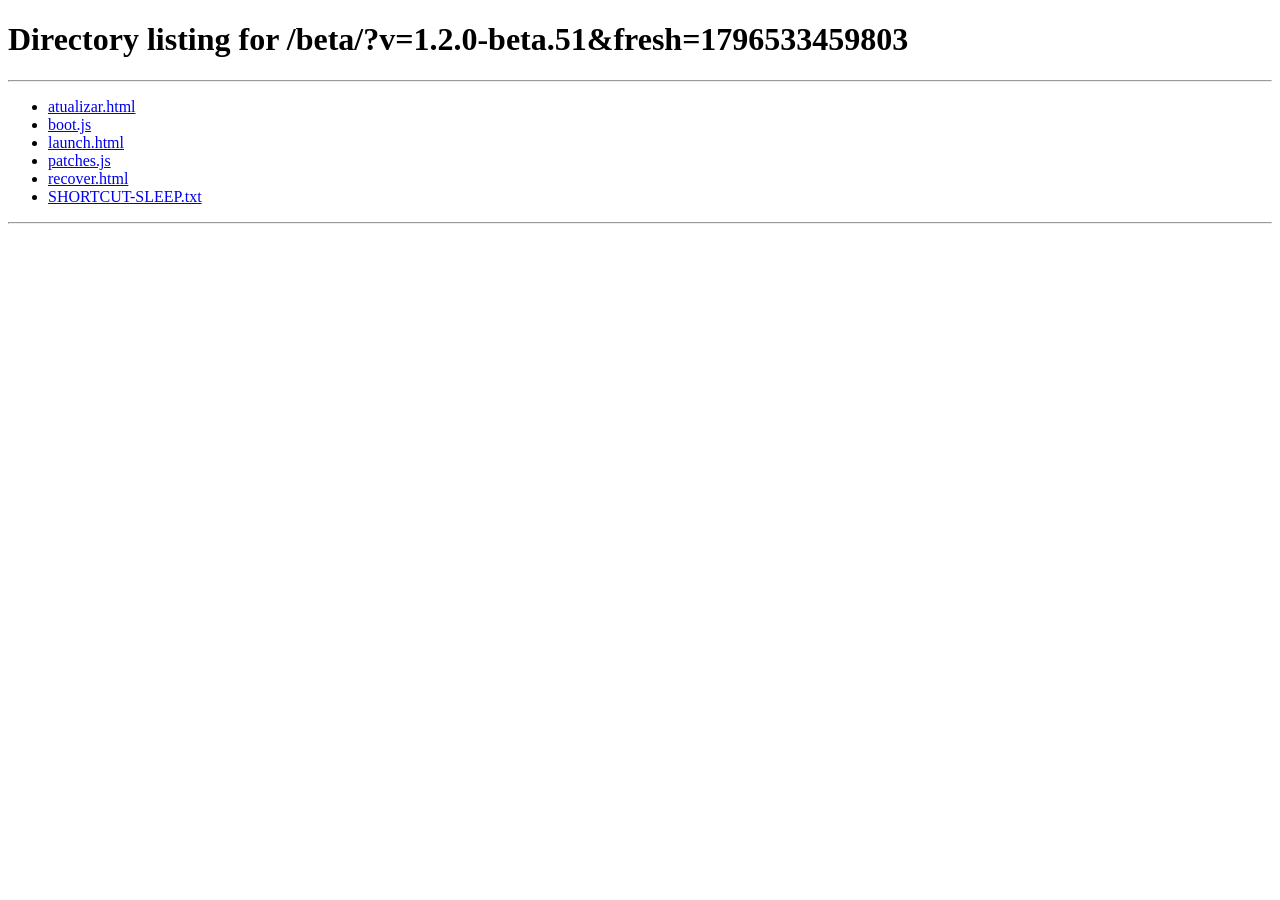
==== beta/atualizar.html @ acb28f29 "chore: atualizar caminhos para Registro-mental" ====
<!doctype html><html lang="pt-BR"><head><meta charset="utf-8"><meta name="viewport" content="width=device-width,initial-scale=1,viewport-fit=cover"><meta http-equiv="Cache-Control" content="no-cache, no-store, must-revalidate"><meta http-equiv="Pragma" content="no-cache"><meta http-equiv="Expires" content="0"><meta name="theme-color" content="#000000"><title>Mente Beta — atualizar</title><style>html,body{margin:0;min-height:100%;background:#000;color:#f5f5f7;font-family:-apple-system,BlinkMacSystemFont,"SF Pro Text","Segoe UI",sans-serif}body{min-height:100dvh;display:grid;place-items:center;padding:24px;box-sizing:border-box}main{width:min(100%,360px);text-align:center}.mark{font-size:28px;color:#c9bfff}.status{color:#aeaeb2;font-size:14px;line-height:1.45}</style></head><body><main><div class="mark">✦</div><h1>Atualizando Beta</h1><p class="status" id="status">Limpando a versão anterior…</p></main><script>(()=>{const RELEASE="1.2.0-beta.51",status=document.getElementById("status");(async()=>{try{if("serviceWorker"in navigator){const regs=await navigator.serviceWorker.getRegistrations();await Promise.allSettled(regs.filter(r=>String(r.scope||"").includes("/Registro-mental/beta/")).map(r=>r.unregister()))}if("caches"in window){const keys=await caches.keys();await Promise.allSettled(keys.filter(k=>k.startsWith("registro-beta-v1-")).map(k=>caches.delete(k)))}}catch(_){}status.textContent="Abrindo a versão "+RELEASE+"…";location.replace("./?v="+encodeURIComponent(RELEASE)+"&fresh="+Date.now())})()})();</script></body></html>
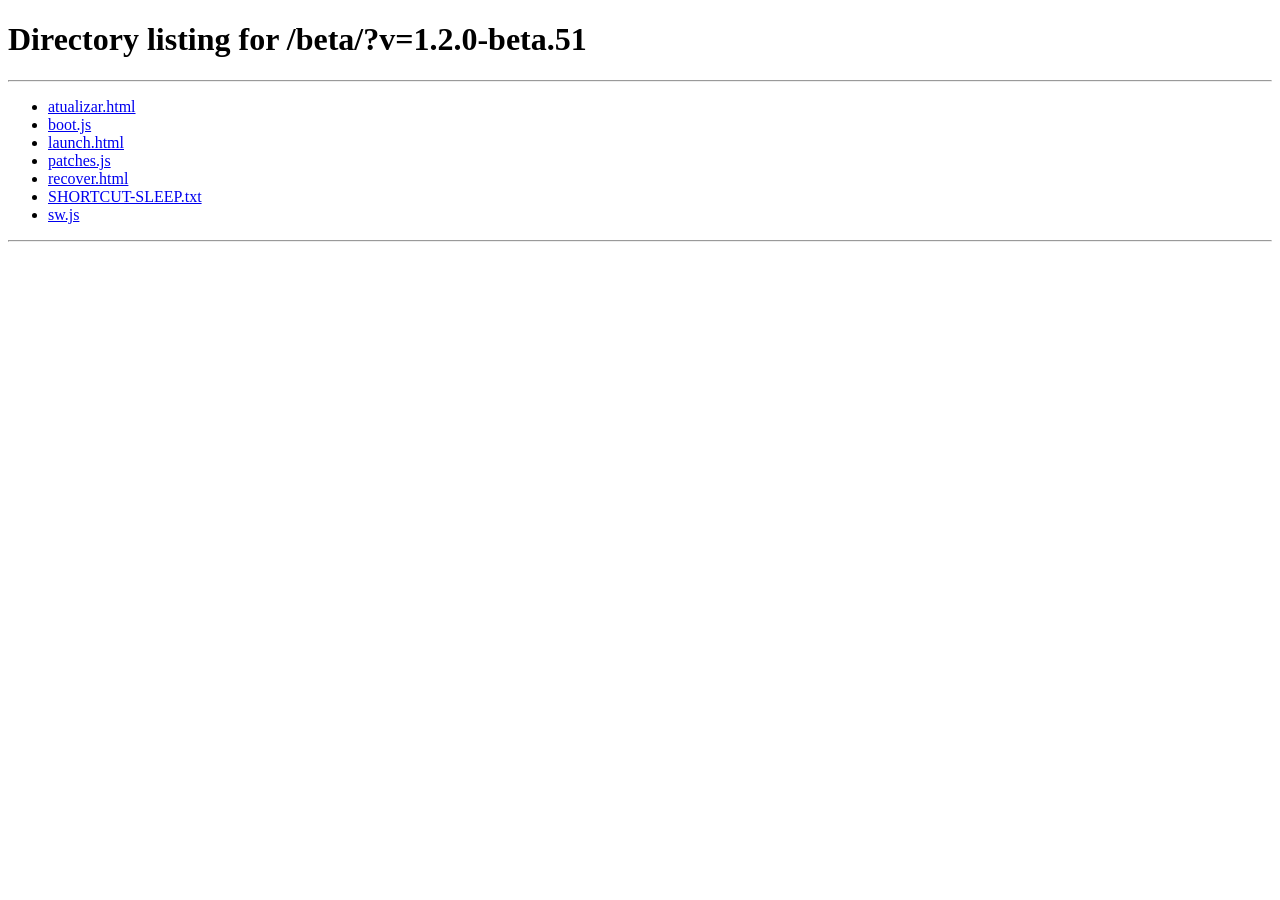
==== commit f4970335: "feat(beta): suporte offline e atualização segura" ====
--- a/beta/atualizar.html
+++ b/beta/atualizar.html
@@ -1 +1,3 @@
-<!doctype html><html lang="pt-BR"><head><meta charset="utf-8"><meta name="viewport" content="width=device-width,initial-scale=1,viewport-fit=cover"><meta http-equiv="Cache-Control" content="no-cache, no-store, must-revalidate"><meta http-equiv="Pragma" content="no-cache"><meta http-equiv="Expires" content="0"><meta name="theme-color" content="#000000"><title>Mente Beta — atualizar</title><style>html,body{margin:0;min-height:100%;background:#000;color:#f5f5f7;font-family:-apple-system,BlinkMacSystemFont,"SF Pro Text","Segoe UI",sans-serif}body{min-height:100dvh;display:grid;place-items:center;padding:24px;box-sizing:border-box}main{width:min(100%,360px);text-align:center}.mark{font-size:28px;color:#c9bfff}.status{color:#aeaeb2;font-size:14px;line-height:1.45}</style></head><body><main><div class="mark">✦</div><h1>Atualizando Beta</h1><p class="status" id="status">Limpando a versão anterior…</p></main><script>(()=>{const RELEASE="1.2.0-beta.51",status=document.getElementById("status");(async()=>{try{if("serviceWorker"in navigator){const regs=await navigator.serviceWorker.getRegistrations();await Promise.allSettled(regs.filter(r=>String(r.scope||"").includes("/Registro-mental/beta/")).map(r=>r.unregister()))}if("caches"in window){const keys=await caches.keys();await Promise.allSettled(keys.filter(k=>k.startsWith("registro-beta-v1-")).map(k=>caches.delete(k)))}}catch(_){}status.textContent="Abrindo a versão "+RELEASE+"…";location.replace("./?v="+encodeURIComponent(RELEASE)+"&fresh="+Date.now())})()})();</script></body></html>+<!doctype html><html lang="pt-BR"><head><meta charset="utf-8"><meta name="viewport" content="width=device-width,initial-scale=1,viewport-fit=cover"><meta http-equiv="Cache-Control" content="no-cache, no-store, must-revalidate"><meta http-equiv="Pragma" content="no-cache"><meta http-equiv="Expires" content="0"><meta name="theme-color" content="#000000"><title>Mente Beta — atualizar</title><style>html,body{margin:0;min-height:100%;background:#000;color:#f5f5f7;font-family:-apple-system,BlinkMacSystemFont,"SF Pro Text","Segoe UI",sans-serif}body{min-height:100dvh;display:grid;place-items:center;padding:24px;box-sizing:border-box}main{width:min(100%,360px);text-align:center}.mark{font-size:28px;color:#c9bfff}.status{color:#aeaeb2;font-size:14px;line-height:1.45}</style></head><body><main><div class="mark">✦</div><h1>Atualizando Beta</h1><p class="status" id="status">Limpando a versão anterior…</p></main><script>
+    location.replace('./?v=1.2.0-beta.51');
+    </script></body></html>
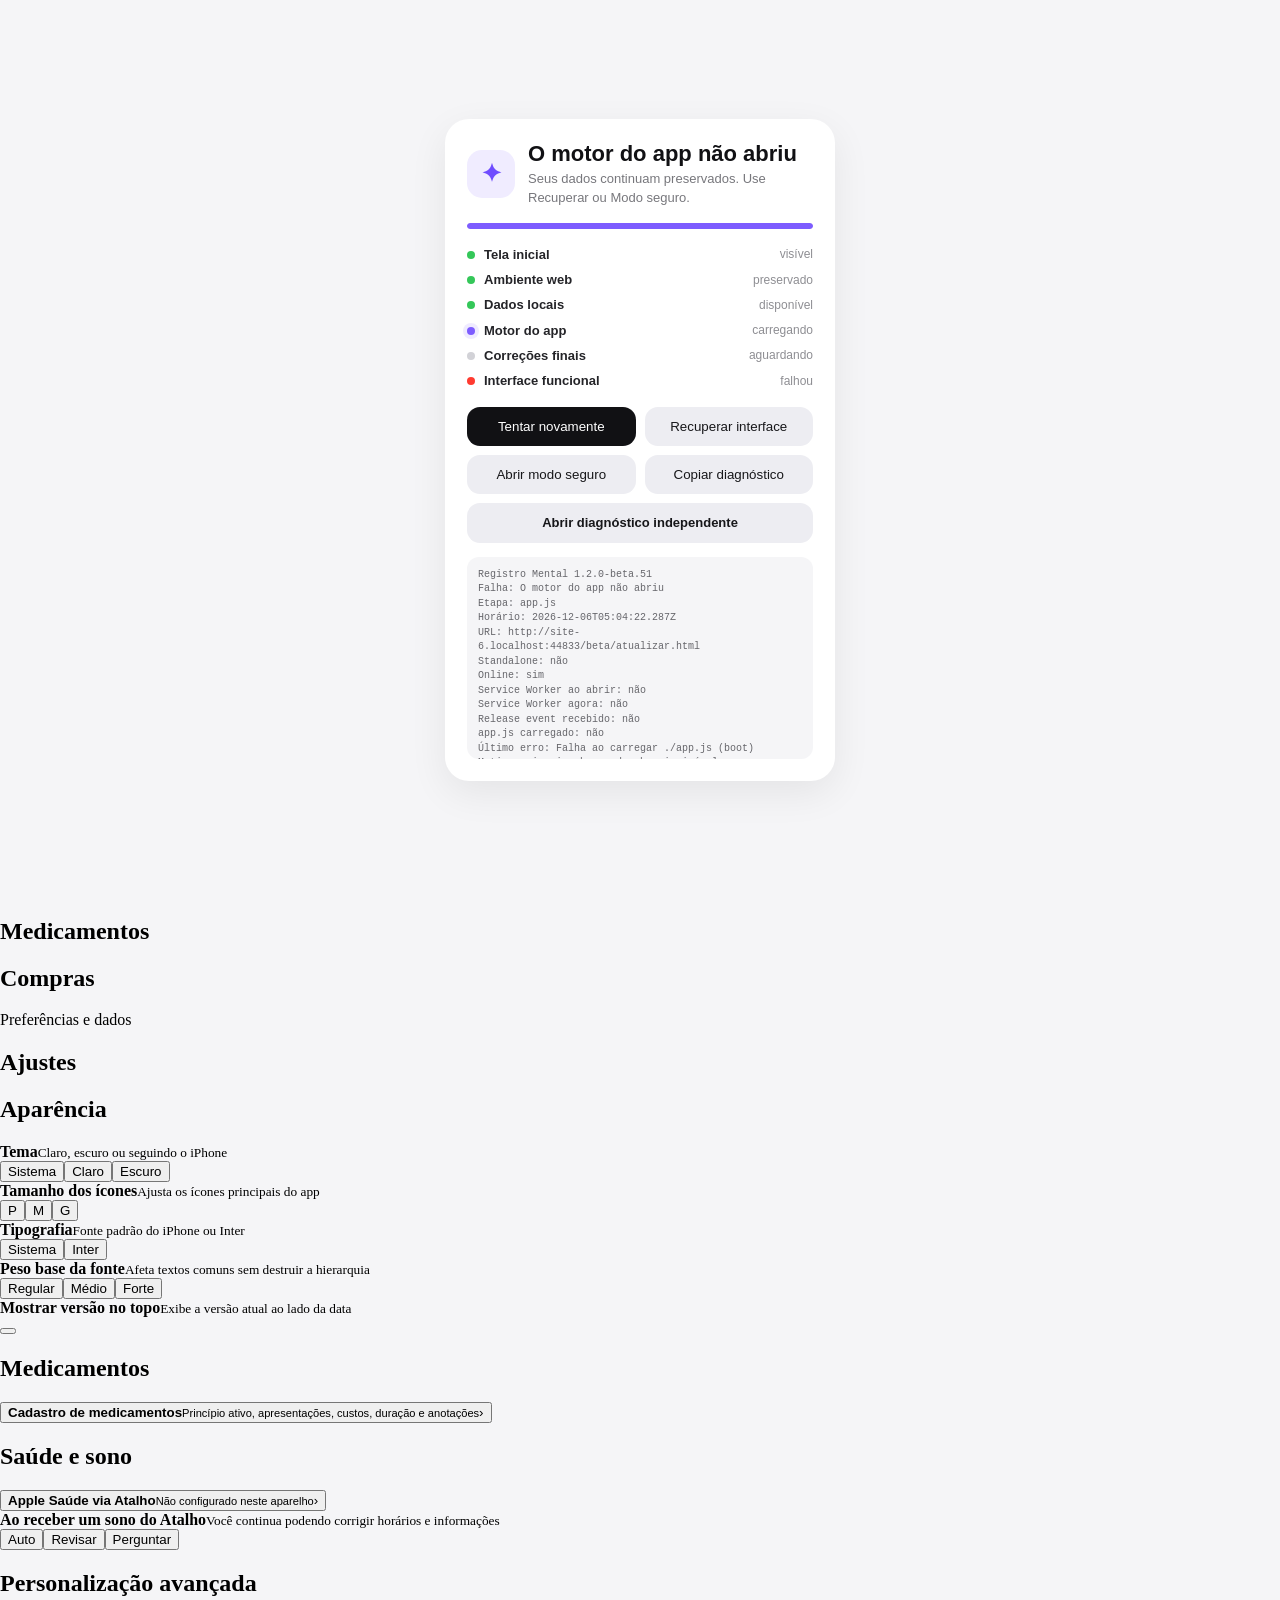
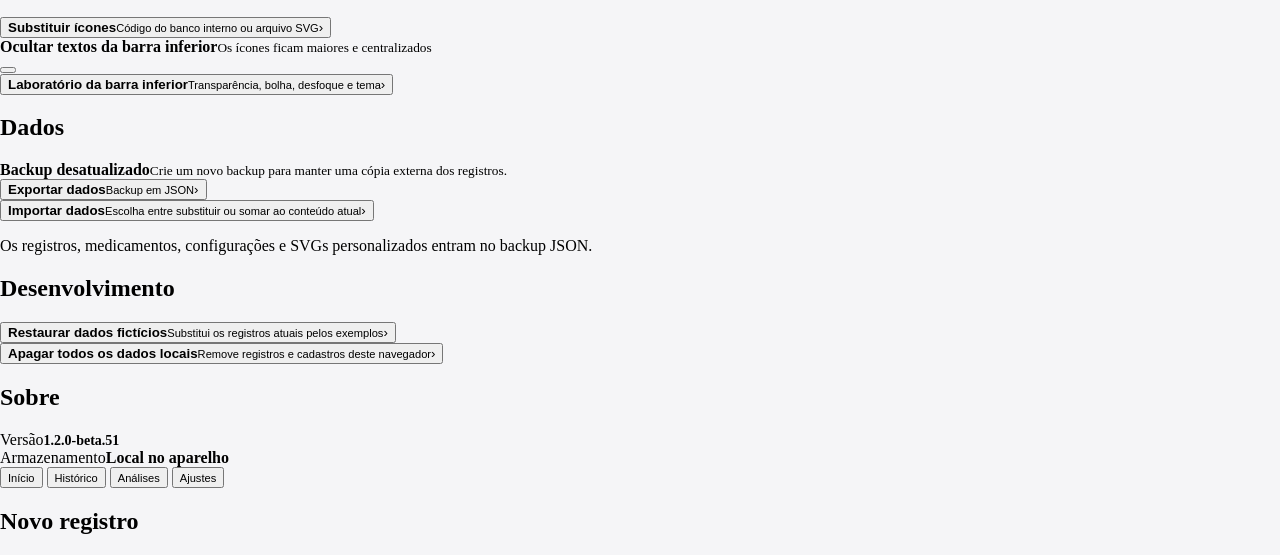
==== commit a5d713c7: "fix: inicialização instantânea beta, cache seguro e isolamento oficial" ====
--- a/beta/atualizar.html
+++ b/beta/atualizar.html
@@ -1,3 +1,216 @@
-<!doctype html><html lang="pt-BR"><head><meta charset="utf-8"><meta name="viewport" content="width=device-width,initial-scale=1,viewport-fit=cover"><meta http-equiv="Cache-Control" content="no-cache, no-store, must-revalidate"><meta http-equiv="Pragma" content="no-cache"><meta http-equiv="Expires" content="0"><meta name="theme-color" content="#000000"><title>Mente Beta — atualizar</title><style>html,body{margin:0;min-height:100%;background:#000;color:#f5f5f7;font-family:-apple-system,BlinkMacSystemFont,"SF Pro Text","Segoe UI",sans-serif}body{min-height:100dvh;display:grid;place-items:center;padding:24px;box-sizing:border-box}main{width:min(100%,360px);text-align:center}.mark{font-size:28px;color:#c9bfff}.status{color:#aeaeb2;font-size:14px;line-height:1.45}</style></head><body><main><div class="mark">✦</div><h1>Atualizando Beta</h1><p class="status" id="status">Limpando a versão anterior…</p></main><script>
-    location.replace('./?v=1.2.0-beta.51');
-    </script></body></html>+<!doctype html>
+<html lang="pt-BR">
+<head>
+  <meta charset="utf-8">
+  <meta http-equiv="Cache-Control" content="no-cache, no-store, must-revalidate">
+  <meta http-equiv="Pragma" content="no-cache">
+  <meta http-equiv="Expires" content="0">
+  <meta name="viewport" content="width=device-width,initial-scale=1,viewport-fit=cover">
+  <meta name="theme-color" content="#f5f5f7">
+  <meta name="apple-mobile-web-app-capable" content="yes">
+  <meta name="apple-mobile-web-app-status-bar-style" content="default">
+  <meta name="apple-mobile-web-app-title" content="Registro Beta">
+  <title>Registro Beta</title>
+  <link rel="manifest" href="./manifest.webmanifest?v=1.2.0-beta.51">
+  <link rel="stylesheet" href="./styles.css?v=1.2.0-beta.51">
+
+<style id="rmBootCriticalStyle">
+  html,body{margin:0;min-height:100%;background:#f5f5f7}
+  body.rm-booting{overflow:auto}
+  /* Carregamento sem sobreposição; erro abre diagnóstico automaticamente. */
+  body.rm-booting:not(.rm-boot-failed) #rmBoot{opacity:0!important;visibility:hidden!important;pointer-events:none!important}
+  body.rm-boot-failed #rmBoot{opacity:1!important;visibility:visible!important;pointer-events:auto!important}
+  #rmBoot{position:fixed;inset:0;z-index:2147483000;display:grid;place-items:center;padding:22px;background:#f5f5f7;color:#111114;font-family:-apple-system,BlinkMacSystemFont,"SF Pro Text",sans-serif;box-sizing:border-box;transition:opacity .22s ease,visibility .22s ease}
+  #rmBoot.rm-boot-hide{opacity:0;visibility:hidden;pointer-events:none}
+  #rmBootActions[hidden],#rmBootDiagnostics[hidden]{display:none!important}
+  .rm-boot-card{width:min(100%,390px);background:#fff;border-radius:24px;padding:22px;box-sizing:border-box;box-shadow:0 12px 38px rgba(0,0,0,.07)}
+  .rm-boot-top{display:flex;align-items:center;gap:13px;margin-bottom:16px}.rm-boot-mark{width:48px;height:48px;border-radius:15px;background:#f0ecff;color:#6f4cff;display:grid;place-items:center;font-size:25px;font-weight:700;flex:none}
+  .rm-boot-copy h1{font-size:22px;line-height:1.15;margin:0 0 4px}.rm-boot-copy p{font-size:13px;line-height:1.4;color:#77777c;margin:0}
+  .rm-boot-bar{height:6px;background:#ececf0;border-radius:999px;overflow:hidden;margin:16px 0 18px}.rm-boot-bar span{display:block;height:100%;width:8%;background:#7d5cff;border-radius:inherit;transition:width .22s ease}
+  .rm-boot-steps{display:grid;gap:9px}.rm-boot-step{display:flex;align-items:center;gap:9px;font-size:13px;line-height:1.25;color:#55555b}.rm-boot-step::before{content:"";width:8px;height:8px;border-radius:50%;background:#d2d2d7;flex:none}.rm-boot-step strong{font-weight:600;color:#242428}.rm-boot-step [data-boot-value]{margin-left:auto;color:#8e8e93;font-size:12px}
+  .rm-boot-step[data-state="active"]::before{background:#7d5cff;box-shadow:0 0 0 4px rgba(125,92,255,.12)}.rm-boot-step[data-state="ok"]::before{background:#34c759}.rm-boot-step[data-state="warn"]::before{background:#ff9f0a}.rm-boot-step[data-state="error"]::before{background:#ff3b30}
+  .rm-boot-actions{display:grid;grid-template-columns:1fr 1fr;gap:9px;margin-top:18px}.rm-boot-actions button{appearance:none;border:0;border-radius:13px;padding:12px 10px;background:#ededf2;color:#17171a;font:600 13px/1.2 inherit}.rm-boot-actions button:first-child{background:#111114;color:#fff}.rm-boot-actions button:last-child{grid-column:1/-1}
+  .rm-boot-diagnostics{margin:14px 0 0;padding:11px;border-radius:12px;background:#f5f5f7;max-height:180px;overflow:auto;white-space:pre-wrap;word-break:break-word;font:10px/1.45 ui-monospace,SFMono-Regular,Menlo,monospace;color:#66666b}
+  body.rm-boot-failed #rmBoot{overflow:auto}.rm-boot-fallback{display:none;margin-top:14px;font-size:12px;line-height:1.45;color:#8e8e93}
+  @media(prefers-color-scheme:dark){html,body,#rmBoot{background:#111114;color:#f7f7f8}.rm-boot-card{background:#1c1c1e;box-shadow:none}.rm-boot-mark{background:#28213d;color:#b7a6ff}.rm-boot-copy p,.rm-boot-step,.rm-boot-fallback{color:#a1a1a6}.rm-boot-step strong{color:#f2f2f4}.rm-boot-bar{background:#2c2c2e}.rm-boot-actions button{background:#2c2c2e;color:#f7f7f8}.rm-boot-actions button:first-child{background:#f2f2f4;color:#111114}.rm-boot-diagnostics{background:#111114;color:#b9b9be}}
+</style>
+
+
+<style id="rmStableReleaseStamp">
+  #topVersion{font-size:0!important}
+  #topVersion::after{content:"v1.2.0-beta.51";font-size:10px!important}
+  #versionLabel{font-size:0!important}
+  #versionLabel::after{content:"1.2.0-beta.51";font-size:14px!important}
+</style>
+
+  <!-- rm-environment-icon -->
+  <link rel="icon" href="./icon-beta.jpeg?v=20260915-2" type="image/jpeg">
+  <link rel="apple-touch-icon" href="./icon-beta.jpeg?v=20260915-2">
+</head>
+<body class="rm-booting">
+
+<div id="rmBoot" role="status" aria-live="polite">
+  <section class="rm-boot-card" aria-labelledby="rmBootHeadline">
+    <div class="rm-boot-top">
+      <div class="rm-boot-mark" aria-hidden="true">✦</div>
+      <div class="rm-boot-copy"><h1 id="rmBootHeadline">Abrindo o Registro</h1><p id="rmBootDetail">Preparando a interface…</p></div>
+    </div>
+    <div class="rm-boot-bar" aria-hidden="true"><span id="rmBootProgress"></span></div>
+    <div class="rm-boot-steps">
+      <div class="rm-boot-step" data-boot-step="shell"><strong>Tela inicial</strong><span data-boot-value>aguardando</span></div>
+      <div class="rm-boot-step" data-boot-step="cache"><strong>Ambiente web</strong><span data-boot-value>verificando</span></div>
+      <div class="rm-boot-step" data-boot-step="storage"><strong>Dados locais</strong><span data-boot-value>verificando</span></div>
+      <div class="rm-boot-step" data-boot-step="engine"><strong>Motor do app</strong><span data-boot-value>aguardando</span></div>
+      <div class="rm-boot-step" data-boot-step="patches"><strong>Correções finais</strong><span data-boot-value>aguardando</span></div>
+      <div class="rm-boot-step" data-boot-step="ready"><strong>Interface funcional</strong><span data-boot-value>aguardando</span></div>
+    </div>
+    <div class="rm-boot-actions" id="rmBootActions" hidden>
+      <button type="button" id="rmBootRetry">Tentar novamente</button>
+      <button type="button" id="rmBootRecover">Recuperar interface</button>
+      <button type="button" id="rmBootSafe">Abrir modo seguro</button>
+      <button type="button" id="rmBootCopy">Copiar diagnóstico</button>
+    </div>
+    <pre class="rm-boot-diagnostics" id="rmBootDiagnostics" hidden></pre>
+    <p class="rm-boot-fallback" id="rmBootFallback">Se esta tela ficar parada por muito tempo, abra recover.html. Seus registros locais não são apagados por esta inicialização.</p>
+  </section>
+</div>
+
+  <div class="app-shell">
+    <main class="content" id="content">
+      <section class="view active" data-view="home">
+        <header class="page-header home-header">
+          <div>
+            <p class="eyebrow"><span id="dateLabel">Hoje</span><span class="version-inline" id="topVersion">v1.2.0-beta.51</span></p>
+            <h1>Registro</h1>
+          </div>
+          <button class="round-button" id="homeOptionsBtn" aria-label="Abrir ajustes">•••</button>
+        </header>
+
+        <section class="summary-card compact-summary" aria-labelledby="summaryTitle">
+          <div class="card-heading-row compact-heading"><div><p class="section-kicker">HOJE</p><h2 id="summaryTitle">Resumo do dia</h2></div></div>
+          <div class="summary-list compact-summary-list" id="summaryList"></div>
+        </section>
+
+        <section class="action-section" aria-labelledby="quickActionsTitle">
+          <div class="section-title-row"><h2 id="quickActionsTitle">Adicionar</h2></div>
+          <div class="action-grid">
+            <button class="action-card primary-action" data-type="note"><span class="action-icon" data-icon="note"></span><span class="action-copy"><strong>Anotação</strong><small>Texto e estado emocional</small></span><span class="action-plus">+</span></button>
+            <button class="action-card compact-action med-action" data-type="medication"><span class="action-icon" data-icon="pill"></span><strong>Medicamento</strong></button>
+            <button class="action-card compact-action sleep-action" data-type="sleep"><span class="action-icon" data-icon="moon"></span><strong>Sono</strong></button>
+            <button class="action-card compact-action buy-action" data-type="purchase"><span class="action-icon" data-icon="bag"></span><strong>Compra</strong></button>
+          </div>
+        </section>
+
+        <section class="recent-section" aria-labelledby="recentTitle">
+          <div class="section-divider"></div>
+          <div class="section-title-row"><div><p class="section-kicker">REGISTROS</p><h2 id="recentTitle">Mais recentes</h2></div><button class="link-button" data-go="history">Ver todos</button></div>
+          <div class="timeline" id="homeTimeline"></div>
+          <div class="empty-state hidden" id="homeEmpty">Nenhum registro neste dia.</div>
+        </section>
+      </section>
+
+      <section class="view" data-view="history">
+        <header class="page-header"><div><p class="eyebrow">Todos os registros</p><h1>Histórico</h1></div></header>
+        <div class="filter-scroll" id="historyFilters"><button class="filter-chip selected" data-filter="all">Tudo</button><button class="filter-chip" data-filter="note">Anotações</button><button class="filter-chip" data-filter="medication">Medicamentos</button><button class="filter-chip" data-filter="sleep">Sono</button><button class="filter-chip" data-filter="purchase">Compras</button></div>
+        <div class="history-list" id="historyList"></div>
+        <div class="empty-state hidden" id="historyEmpty">Nenhum registro para este filtro.</div>
+      </section>
+
+      <section class="view" data-view="analysis">
+        <header class="page-header"><div><p class="eyebrow">Leitura dos seus registros</p><h1>Análises</h1></div></header>
+        <div class="notice-card"><span class="notice-icon" data-icon="spark"></span><div><strong>Análise baseada nos registros</strong><p>O app cruza horários, repetição e proximidade temporal. Ele não afirma causalidade nem substitui interpretação clínica.</p></div></div>
+        <section class="analysis-card prominent-analysis"><p class="section-kicker">AGORA</p><h2>Análise atual</h2><div id="currentAnalysis" class="analysis-stack"></div></section>
+        <section class="analysis-card"><div class="analysis-title"><span data-icon="moon"></span><h2>Sono</h2></div><div id="sleepAnalysis" class="metric-grid"></div></section>
+        <section class="analysis-card"><div class="analysis-title"><span data-icon="link"></span><h2>Associações temporais</h2></div><div id="associationAnalysis" class="analysis-stack"></div></section>
+        <section class="analysis-card"><div class="analysis-title"><span data-icon="pill"></span><h2>Medicamentos</h2></div><div id="medicationAnalysis" class="analysis-stack"></div></section>
+        <section class="analysis-card"><div class="analysis-title"><span data-icon="bag"></span><h2>Compras</h2></div><div id="purchaseAnalysis" class="analysis-stack"></div></section>
+      </section>
+
+      <section class="view" data-view="settings">
+        <header class="page-header"><div><p class="eyebrow">Preferências e dados</p><h1>Ajustes</h1></div></header>
+
+        <section class="settings-group"><h2>Aparência</h2><div class="settings-card">
+          <div class="setting-block"><div class="setting-label"><strong>Tema</strong><small>Claro, escuro ou seguindo o iPhone</small></div><div class="segmented animated-segmented" id="themeControl"><button data-theme-value="system">Sistema</button><button data-theme-value="light">Claro</button><button data-theme-value="dark">Escuro</button></div></div>
+          <div class="setting-separator"></div>
+          <div class="setting-block"><div class="setting-label"><strong>Tamanho dos ícones</strong><small>Ajusta os ícones principais do app</small></div><div class="segmented animated-segmented" id="iconSizeControl"><button data-icon-size="small">P</button><button data-icon-size="medium">M</button><button data-icon-size="large">G</button></div></div>
+          <div class="setting-separator"></div>
+          <div class="setting-block"><div class="setting-label"><strong>Tipografia</strong><small>Fonte padrão do iPhone ou Inter</small></div><div class="segmented animated-segmented" id="fontFamilyControl"><button data-font-family="system">Sistema</button><button data-font-family="inter">Inter</button></div></div>
+          <div class="setting-separator"></div>
+          <div class="setting-block"><div class="setting-label"><strong>Peso base da fonte</strong><small>Afeta textos comuns sem destruir a hierarquia</small></div><div class="segmented animated-segmented" id="fontWeightControl"><button data-font-weight="400">Regular</button><button data-font-weight="500">Médio</button><button data-font-weight="600">Forte</button></div></div>
+          <div class="setting-separator"></div>
+          <div class="setting-inline"><div class="setting-label no-margin"><strong>Mostrar versão no topo</strong><small>Exibe a versão atual ao lado da data</small></div><button class="switch-control" id="showVersionToggle" role="switch" aria-checked="true"><span></span></button></div>
+        </div></section>
+
+        <section class="settings-group"><h2>Medicamentos</h2><div class="settings-card list-card">
+          <button class="settings-row" id="medicationRegistryBtn"><span class="settings-row-icon" data-icon="pill"></span><span><strong>Cadastro de medicamentos</strong><small>Princípio ativo, apresentações, custos, duração e anotações</small></span><span class="chevron">›</span></button>
+        </div></section>
+
+        <section class="settings-group"><h2>Saúde e sono</h2><div class="settings-card list-card">
+          <button class="settings-row" id="healthImportInfoBtn"><span class="settings-row-icon health-icon" data-icon="heart"></span><span><strong>Apple Saúde via Atalho</strong><small id="healthStatusText">Não configurado neste aparelho</small></span><span class="chevron">›</span></button>
+          <div class="setting-separator inset"></div>
+          <div class="setting-block"><div class="setting-label"><strong>Ao receber um sono do Atalho</strong><small>Você continua podendo corrigir horários e informações</small></div><div class="segmented animated-segmented three-wide" id="healthImportModeControl"><button data-health-mode="auto">Auto</button><button data-health-mode="review">Revisar</button><button data-health-mode="ask">Perguntar</button></div></div>
+        </div></section>
+
+        <section class="settings-group"><h2>Personalização avançada</h2><div class="settings-card list-card">
+          <button class="settings-row" id="customIconsBtn"><span class="settings-row-icon" data-icon="spark"></span><span><strong>Substituir ícones</strong><small>Código do banco interno ou arquivo SVG</small></span><span class="chevron">›</span></button>
+          <div class="setting-separator inset"></div>
+          <div class="setting-inline"><div class="setting-label no-margin"><strong>Ocultar textos da barra inferior</strong><small>Os ícones ficam maiores e centralizados</small></div><button class="switch-control" id="hideTabLabelsToggle" role="switch" aria-checked="false"><span></span></button></div>
+          <div class="setting-separator"></div>
+          <button class="settings-row" id="tabbarLabBtn"><span class="settings-row-icon" data-icon="settings"></span><span><strong>Laboratório da barra inferior</strong><small>Transparência, bolha, desfoque e tema</small></span><span class="chevron">›</span></button>
+        </div></section>
+
+        <section class="settings-group"><h2>Dados</h2><div class="backup-warning hidden" id="backupWarning"><span data-icon="export"></span><div><strong>Backup desatualizado</strong><small id="backupWarningText">Crie um novo backup para manter uma cópia externa dos registros.</small></div></div><div class="settings-card list-card">
+          <button class="settings-row" id="exportBtn"><span class="settings-row-icon" data-icon="export"></span><span><strong>Exportar dados</strong><small id="backupStatusText">Backup em JSON</small></span><span class="chevron">›</span></button>
+          <div class="setting-separator inset"></div>
+          <button class="settings-row" id="importBtn"><span class="settings-row-icon" data-icon="import"></span><span><strong>Importar dados</strong><small>Escolha entre substituir ou somar ao conteúdo atual</small></span><span class="chevron">›</span></button>
+        </div><p class="group-footnote">Os registros, medicamentos, configurações e SVGs personalizados entram no backup JSON.</p></section>
+
+        <section class="settings-group"><h2>Desenvolvimento</h2><div class="settings-card list-card">
+          <button class="settings-row no-icon" id="restoreDemoBtn"><span><strong>Restaurar dados fictícios</strong><small>Substitui os registros atuais pelos exemplos</small></span><span class="chevron">›</span></button>
+          <div class="setting-separator"></div>
+          <button class="settings-row no-icon danger-row" id="clearBtn"><span><strong>Apagar todos os dados locais</strong><small>Remove registros e cadastros deste navegador</small></span><span class="chevron">›</span></button>
+        </div></section>
+
+        <section class="settings-group about-group"><h2>Sobre</h2><div class="settings-card info-card"><div><span>Versão</span><strong id="versionLabel">1.2.0-beta.51</strong></div><div><span>Armazenamento</span><strong>Local no aparelho</strong></div></div></section>
+      </section>
+    </main>
+
+    <nav class="tab-bar capsule-tabbar" aria-label="Navegação principal">
+      <span class="tab-bubble" id="tabBubble" aria-hidden="true"></span>
+      <button class="tab-item selected" data-tab="home"><span data-icon="home"></span><small>Início</small></button>
+      <button class="tab-item" data-tab="history"><span data-icon="history"></span><small>Histórico</small></button>
+      <button class="tab-item" data-tab="analysis"><span data-icon="chart"></span><small>Análises</small></button>
+      <button class="tab-item" data-tab="settings"><span data-icon="settings"></span><small>Ajustes</small></button>
+    </nav>
+  </div>
+
+  <div id="backdrop" class="backdrop" aria-hidden="true"><section class="sheet" role="dialog" aria-modal="true" aria-labelledby="sheetTitle"><div class="grabber"></div><div class="sheet-header"><h2 id="sheetTitle">Novo registro</h2></div><form id="form"></form></section></div>
+  <input type="file" id="importFile" accept="application/json,.json" hidden>
+  <input type="file" id="svgImportFile" accept="image/svg+xml,.svg" hidden>
+  <div id="toast" class="toast" role="status" aria-live="polite"></div>
+  
+<script>
+window.REGISTRO_SHELL_RELEASE='1.2.0-beta.51';
+setTimeout(function(){
+  if(window.__RM_BOOT_STARTED)return;
+  var h=document.getElementById('rmBootHeadline');
+  var d=document.getElementById('rmBootDetail');
+  var a=document.getElementById('rmBootActions');
+  var f=document.getElementById('rmBootFallback');
+  document.body.classList.add('rm-boot-failed');
+  if(h)h.textContent='O inicializador não carregou';
+  if(d)d.textContent='A página abriu, mas o arquivo de inicialização não respondeu.';
+  if(a)a.hidden=false;
+  if(f)f.style.display='block';
+  var retry=document.getElementById('rmBootRetry');
+  var recover=document.getElementById('rmBootRecover');
+  var safe=document.getElementById('rmBootSafe');
+  if(retry)retry.onclick=function(){location.replace('./launch.html?fallback='+Date.now())};
+  if(recover)recover.onclick=function(){location.href='./recover.html?fallback='+Date.now()};
+  if(safe)safe.onclick=function(){location.href='./safe.html?fallback='+Date.now()};
+},8000);
+</script>
+
+<script src="./boot.js?v=1.2.0-beta.51" defer></script>
+</body>
+</html>
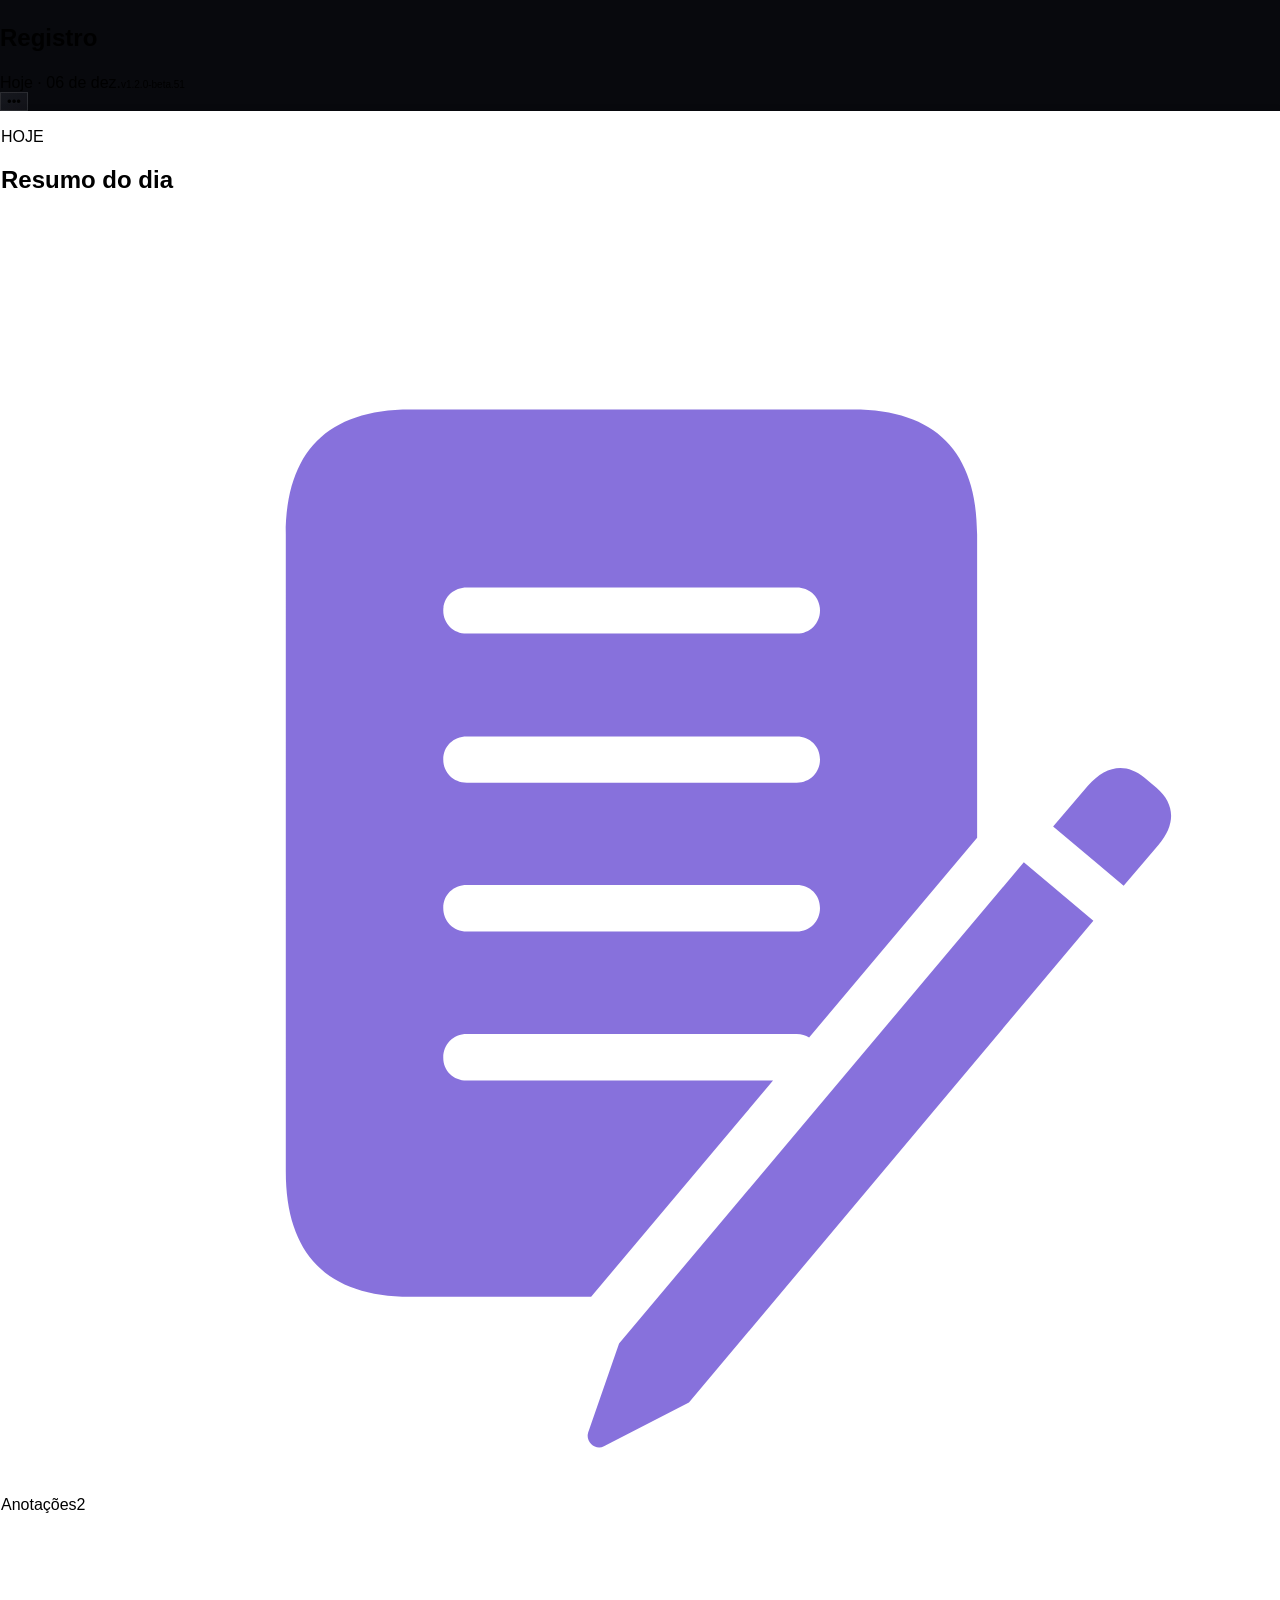
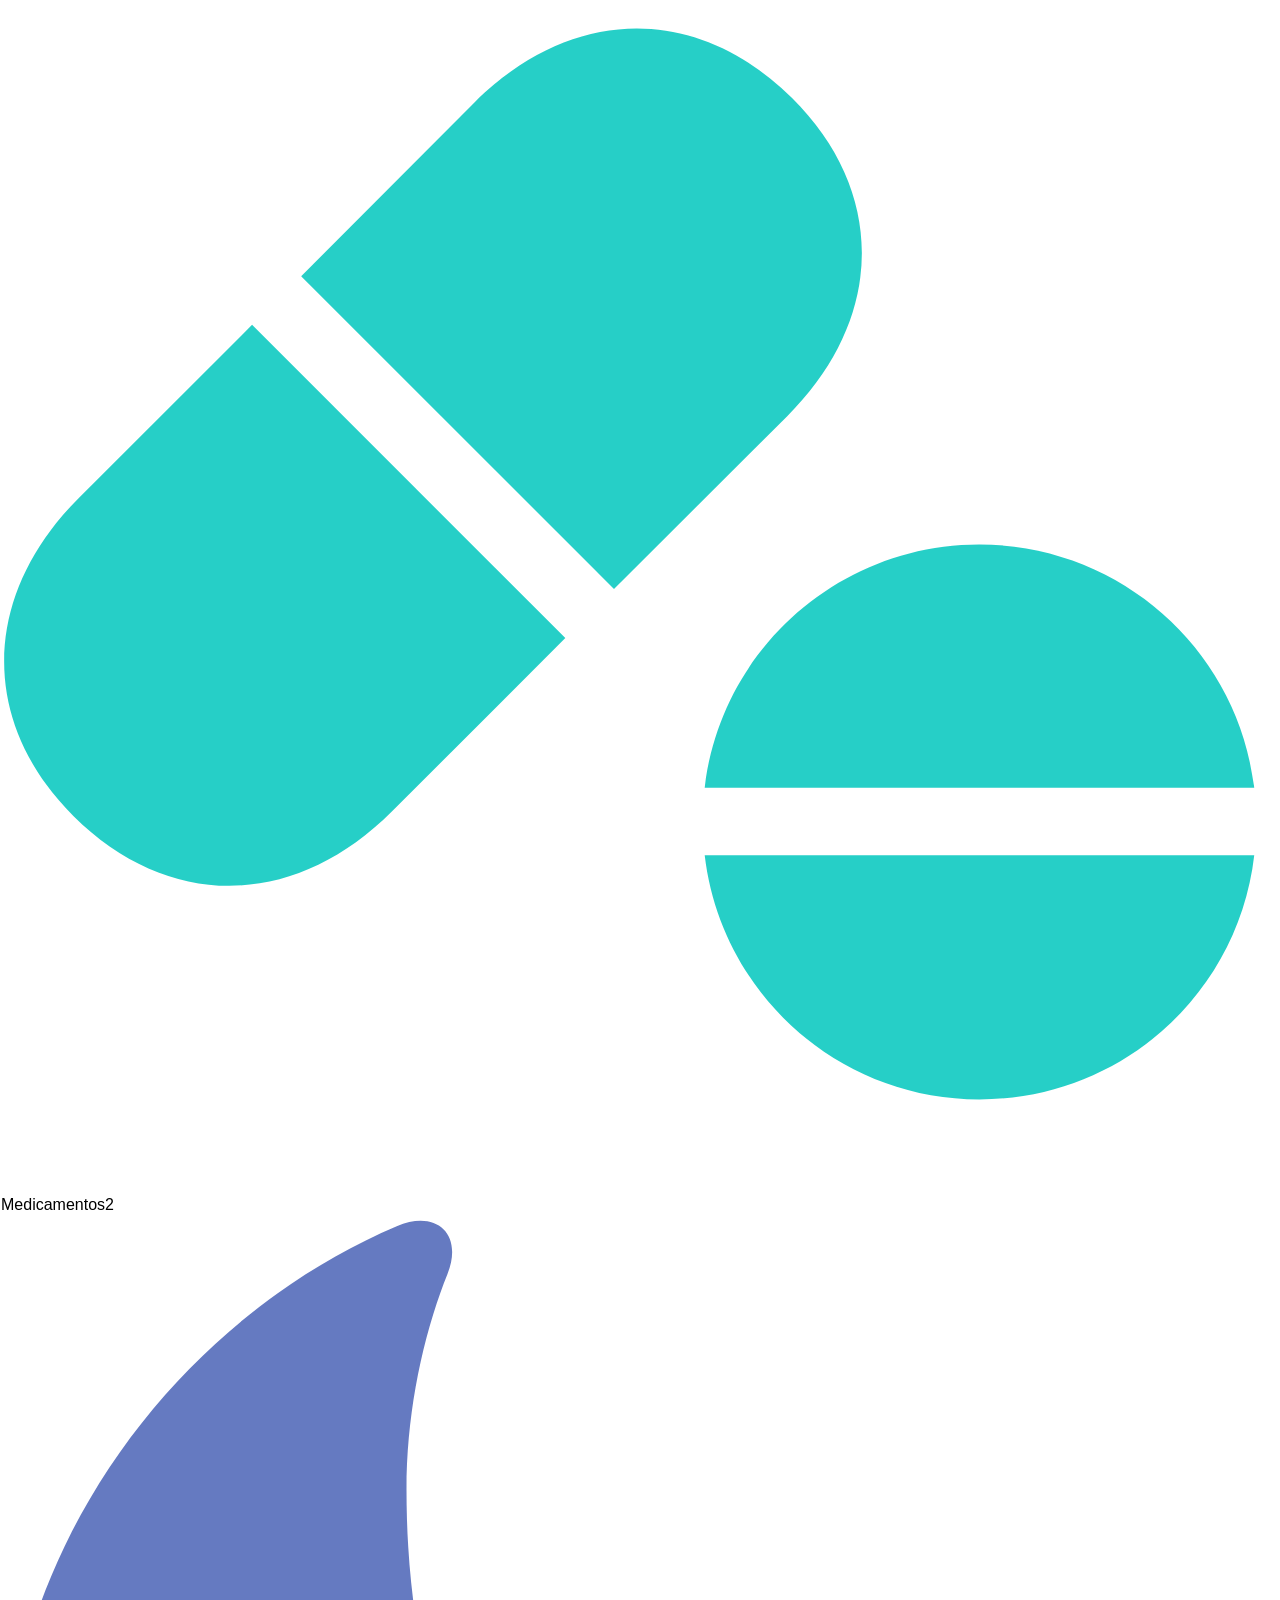
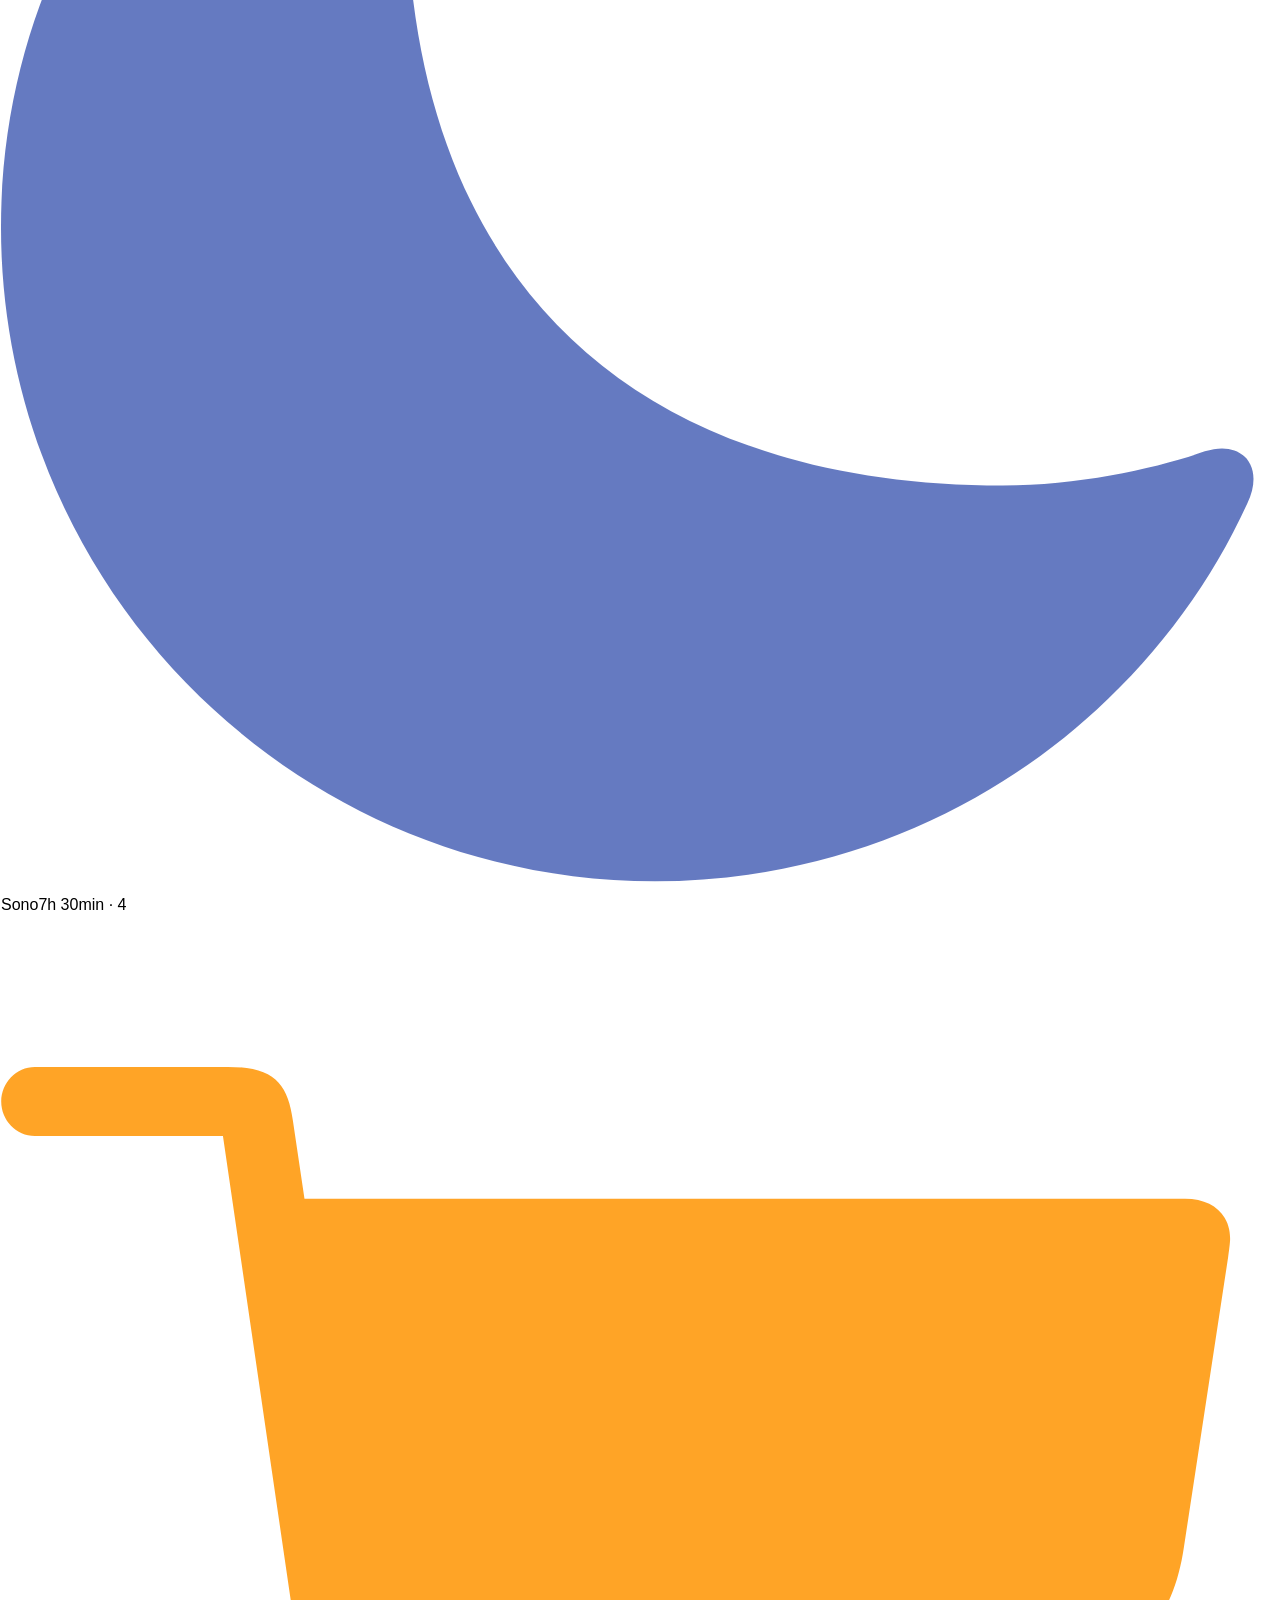
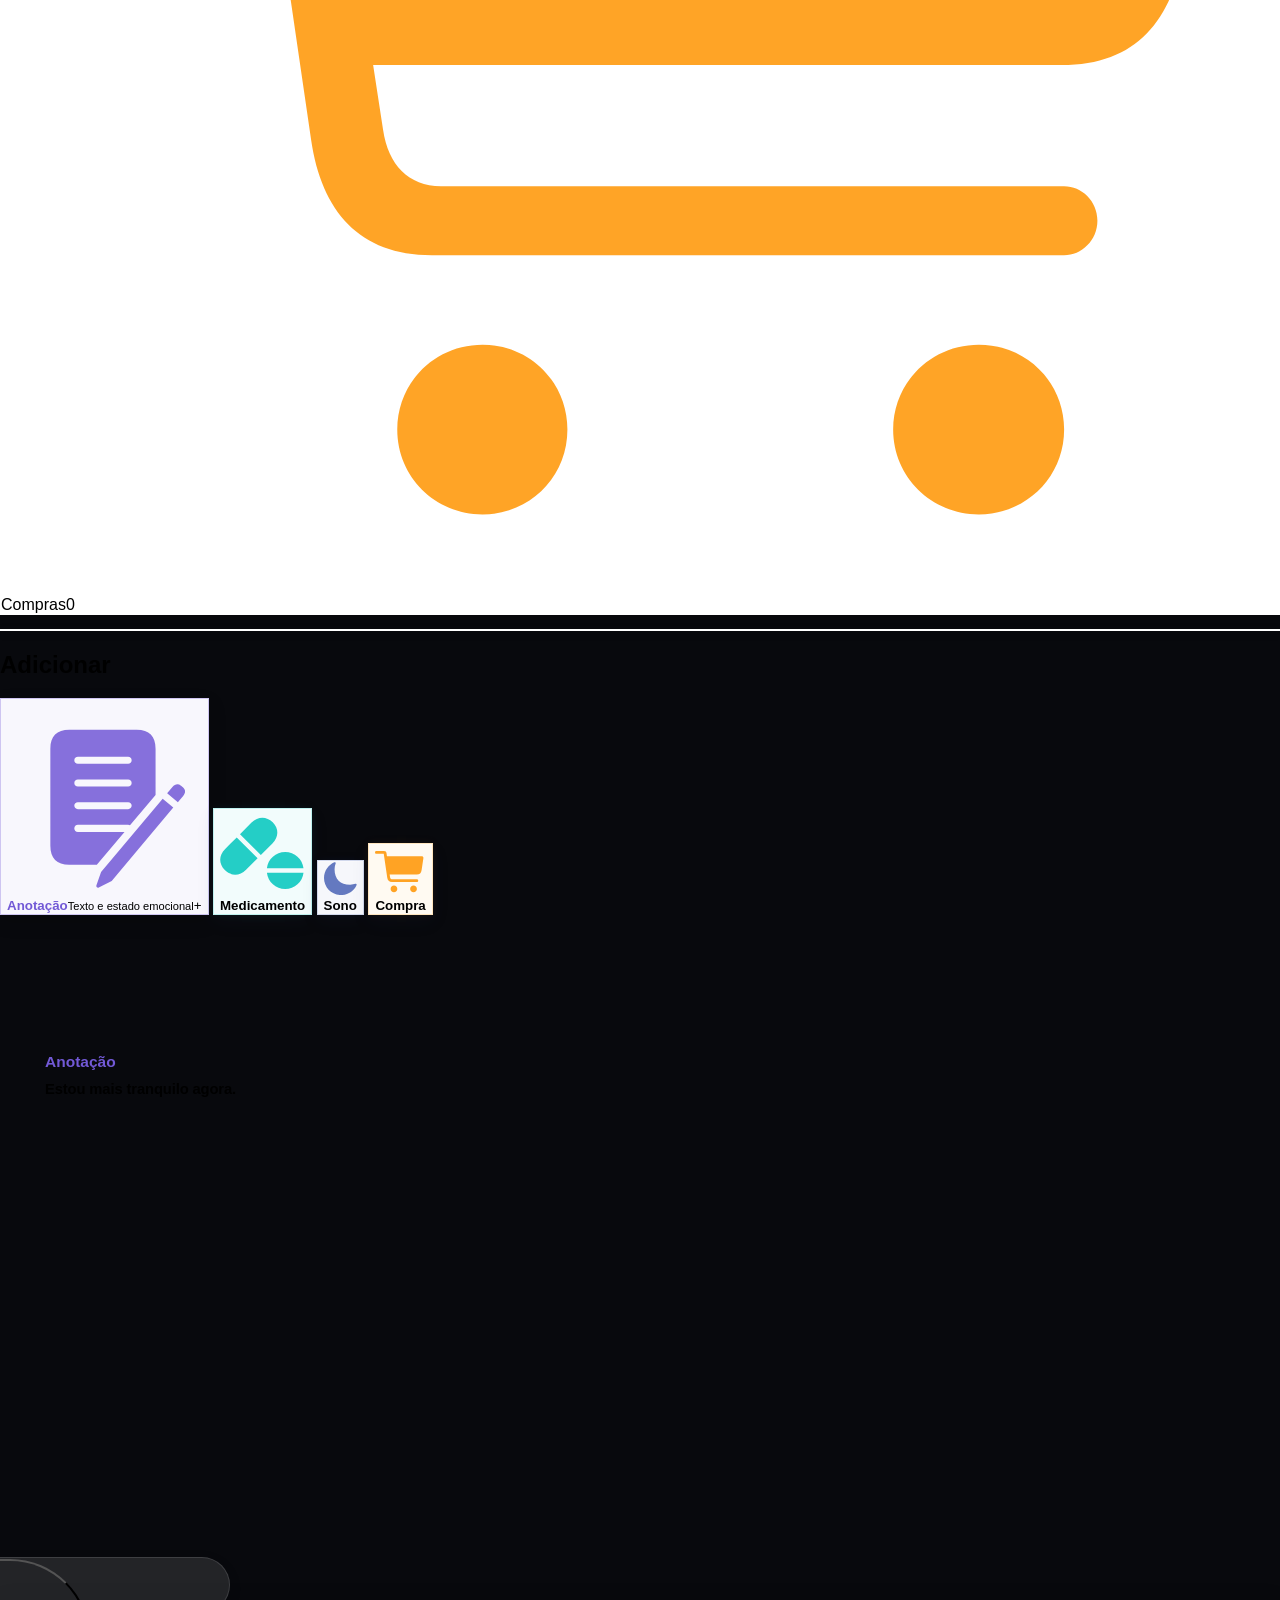
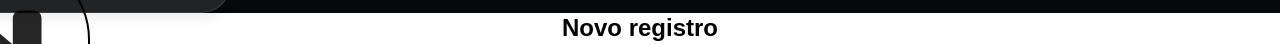
==== commit dfc8dcc1: "fix(beta): sincronizar tema e barra inferior" ====
--- a/beta/atualizar.html
+++ b/beta/atualizar.html
@@ -12,11 +12,25 @@
   <meta name="apple-mobile-web-app-title" content="Registro Beta">
   <title>Registro Beta</title>
   <link rel="manifest" href="./manifest.webmanifest?v=1.2.0-beta.51">
+<script id="rmEarlyTheme">
+(()=>{try{
+const s=JSON.parse(localStorage.getItem('registro-beta-settings-v1')||'{}');
+const h=document.documentElement;
+h.dataset.theme=['dark','light','system'].includes(s.theme)?s.theme:'dark';
+h.dataset.accent=s.accent||'violet';
+h.dataset.visualMode=s.visualMode==='ultra'?'ultra':'optimized';
+h.dataset.iconSize=s.iconSize||'medium';
+h.dataset.iconWeight=s.iconWeight||'regular';
+h.dataset.hideTabLabels=String(Boolean(s.hideTabLabels));
+h.style.setProperty('--base-font-weight',String(s.fontWeight||'600'));
+}catch(_){document.documentElement.dataset.theme='dark';}})();
+</script>
   <link rel="stylesheet" href="./styles.css?v=1.2.0-beta.51">
 
 <style id="rmBootCriticalStyle">
-  html,body{margin:0;min-height:100%;background:#f5f5f7}
+  html,body{margin:0;min-height:100%;background:var(--bg,#000)}
   body.rm-booting{overflow:auto}
+  body.rm-booting:not(.rm-boot-failed) .app-shell{clip-path:inset(0 0 100% 0);pointer-events:none}
   /* Carregamento sem sobreposição; erro abre diagnóstico automaticamente. */
   body.rm-booting:not(.rm-boot-failed) #rmBoot{opacity:0!important;visibility:hidden!important;pointer-events:none!important}
   body.rm-boot-failed #rmBoot{opacity:1!important;visibility:visible!important;pointer-events:auto!important}
@@ -32,7 +46,7 @@
   .rm-boot-actions{display:grid;grid-template-columns:1fr 1fr;gap:9px;margin-top:18px}.rm-boot-actions button{appearance:none;border:0;border-radius:13px;padding:12px 10px;background:#ededf2;color:#17171a;font:600 13px/1.2 inherit}.rm-boot-actions button:first-child{background:#111114;color:#fff}.rm-boot-actions button:last-child{grid-column:1/-1}
   .rm-boot-diagnostics{margin:14px 0 0;padding:11px;border-radius:12px;background:#f5f5f7;max-height:180px;overflow:auto;white-space:pre-wrap;word-break:break-word;font:10px/1.45 ui-monospace,SFMono-Regular,Menlo,monospace;color:#66666b}
   body.rm-boot-failed #rmBoot{overflow:auto}.rm-boot-fallback{display:none;margin-top:14px;font-size:12px;line-height:1.45;color:#8e8e93}
-  @media(prefers-color-scheme:dark){html,body,#rmBoot{background:#111114;color:#f7f7f8}.rm-boot-card{background:#1c1c1e;box-shadow:none}.rm-boot-mark{background:#28213d;color:#b7a6ff}.rm-boot-copy p,.rm-boot-step,.rm-boot-fallback{color:#a1a1a6}.rm-boot-step strong{color:#f2f2f4}.rm-boot-bar{background:#2c2c2e}.rm-boot-actions button{background:#2c2c2e;color:#f7f7f8}.rm-boot-actions button:first-child{background:#f2f2f4;color:#111114}.rm-boot-diagnostics{background:#111114;color:#b9b9be}}
+  @media(prefers-color-scheme:dark){html,body,#rmBoot{background:var(--bg,#000);color:#f7f7f8}.rm-boot-card{background:#1c1c1e;box-shadow:none}.rm-boot-mark{background:#28213d;color:#b7a6ff}.rm-boot-copy p,.rm-boot-step,.rm-boot-fallback{color:#a1a1a6}.rm-boot-step strong{color:#f2f2f4}.rm-boot-bar{background:#2c2c2e}.rm-boot-actions button{background:#2c2c2e;color:#f7f7f8}.rm-boot-actions button:first-child{background:#f2f2f4;color:#111114}.rm-boot-diagnostics{background:#111114;color:#b9b9be}}
 </style>
 
 
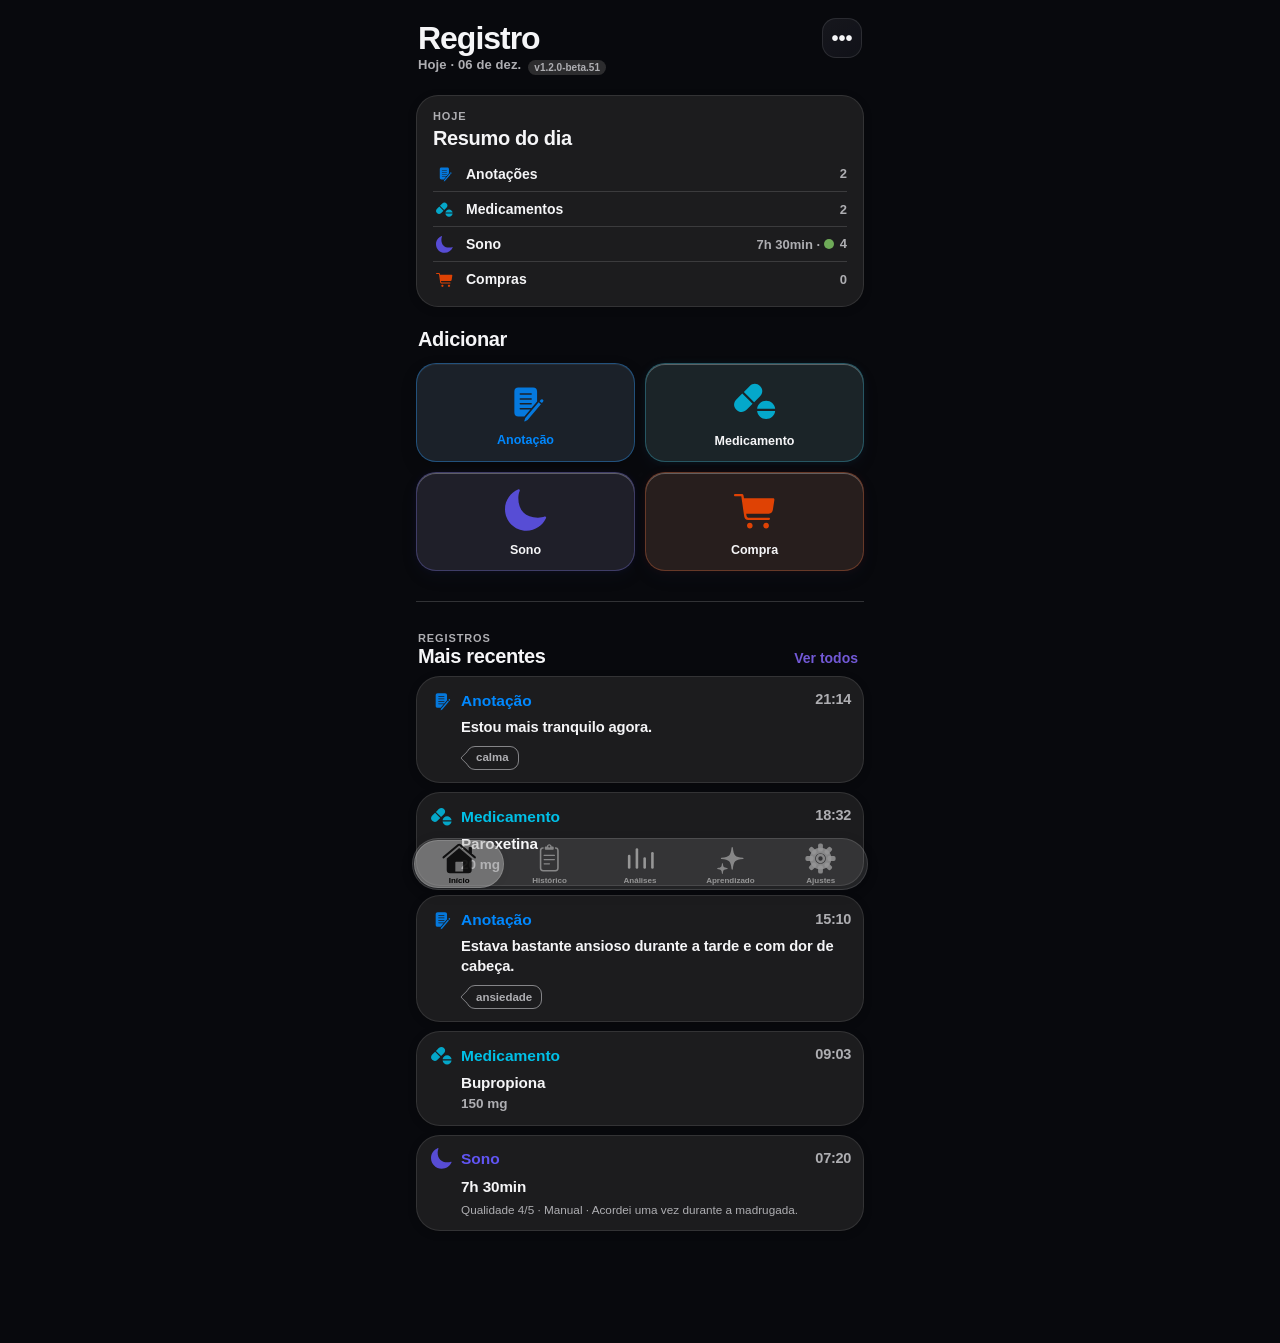
==== commit 349d17b7: "fix(beta): exibir interface imediatamente com paleta oficial" ====
--- a/beta/atualizar.html
+++ b/beta/atualizar.html
@@ -27,10 +27,29 @@
 </script>
   <link rel="stylesheet" href="./styles.css?v=1.2.0-beta.51">
 
+<style id="rmFirstFramePalette">
+:root {
+  --accent:#7259D6!important;
+  --record-note:#0188FE!important;
+  --record-med:#00C0E7!important;
+  --record-sleep:#6155F4!important;
+  --record-buy:#FF4900!important;
+  --note:#0188FE!important;
+  --med:#00C0E7!important;
+  --sleep:#6155F4!important;
+  --buy:#FF4900!important;
+}
+html[data-theme="dark"] {
+  --accent-soft:#2D2741!important;
+  --accent-strong:#C9BFFF!important;
+}
+</style>
+
+
 <style id="rmBootCriticalStyle">
   html,body{margin:0;min-height:100%;background:var(--bg,#000)}
   body.rm-booting{overflow:auto}
-  body.rm-booting:not(.rm-boot-failed) .app-shell{clip-path:inset(0 0 100% 0);pointer-events:none}
+  body.rm-booting:not(.rm-boot-failed) .app-shell{clip-path:none;pointer-events:auto}
   /* Carregamento sem sobreposição; erro abre diagnóstico automaticamente. */
   body.rm-booting:not(.rm-boot-failed) #rmBoot{opacity:0!important;visibility:hidden!important;pointer-events:none!important}
   body.rm-boot-failed #rmBoot{opacity:1!important;visibility:visible!important;pointer-events:auto!important}
--- a/beta/styles.css
+++ b/beta/styles.css
@@ -0,0 +1,113 @@
+/* ---- styles.css consolidado na 1.0.0 ---- */
+:root{color-scheme:light dark;--bg:#f5f5f7;--surface:#fff;--surface-2:#f2f2f7;--text:#111114;--secondary:#6e6e73;--tertiary:#8e8e93;--separator:rgba(60,60,67,.14);--accent:#7259d6;--accent-soft:#eeeaff;--accent-strong:#533ab7;--med:#00C0E7;--sleep:#6155F4;--buy:#FF4900;--danger:#d92d20;--shadow:0 10px 30px rgba(0,0,0,.07);--thin-shadow:0 2px 12px rgba(0,0,0,.05);--icon-size:1;--icon-stroke:2}html[data-theme="dark"]{color-scheme:dark;--bg:#000;--surface:#1c1c1e;--surface-2:#2c2c2e;--text:#f5f5f7;--secondary:#aeaeb2;--tertiary:#8e8e93;--separator:rgba(84,84,88,.55);--accent-soft:#2d2741;--accent-strong:#c9bfff;--shadow:0 10px 30px rgba(0,0,0,.28);--thin-shadow:0 2px 12px rgba(0,0,0,.24)}html[data-accent="blue"]{--accent:#3478f6;--accent-soft:#e8f0ff;--accent-strong:#1c55b5}html[data-theme="dark"][data-accent="blue"]{--accent-soft:#1e2d49;--accent-strong:#8ab4ff}html[data-accent="green"]{--accent:#31a266;--accent-soft:#e6f5ec;--accent-strong:#217347}html[data-theme="dark"][data-accent="green"]{--accent-soft:#1e3428;--accent-strong:#75d39b}html[data-icon-size="small"]{--icon-size:.88}html[data-icon-size="large"]{--icon-size:1.14}html[data-icon-weight="light"]{--icon-stroke:1.65}html[data-icon-weight="bold"]{--icon-stroke:2.55}@media(prefers-color-scheme:dark){html[data-theme="system"]{color-scheme:dark;--bg:#000;--surface:#1c1c1e;--surface-2:#2c2c2e;--text:#f5f5f7;--secondary:#aeaeb2;--tertiary:#8e8e93;--separator:rgba(84,84,88,.55);--accent-soft:#2d2741;--accent-strong:#c9bfff;--shadow:0 10px 30px rgba(0,0,0,.28);--thin-shadow:0 2px 12px rgba(0,0,0,.24)}html[data-theme="system"][data-accent="blue"]{--accent-soft:#1e2d49;--accent-strong:#8ab4ff}html[data-theme="system"][data-accent="green"]{--accent-soft:#1e3428;--accent-strong:#75d39b}}*{box-sizing:border-box}html,body{margin:0;min-height:100%;background:var(--bg)}body{color:var(--text);font-family:-apple-system,BlinkMacSystemFont,"SF Pro Text","Segoe UI",sans-serif;-webkit-font-smoothing:antialiased}button,input,textarea,select{font:inherit}button{-webkit-tap-highlight-color:transparent}.app-shell{width:min(100%,480px);min-height:100dvh;margin:0 auto}.content{padding:calc(18px + env(safe-area-inset-top)) 16px calc(112px + env(safe-area-inset-bottom))}.view{display:none}.view.active{display:block}.page-header{display:flex;justify-content:space-between;align-items:flex-start;margin:0 2px 20px}.eyebrow{margin:0 0 5px;color:var(--secondary);font-size:13px;font-weight:650;letter-spacing:.01em}h1{margin:0;font-size:32px;line-height:1.02;letter-spacing:-.032em}h2{margin:0;font-size:20px;line-height:1.2;letter-spacing:-.018em}.round-button{border:0;background:var(--surface);color:var(--text);width:40px;height:40px;border-radius:14px;font-size:20px;font-weight:700;box-shadow:var(--thin-shadow)}.summary-card,.analysis-card,.settings-card,.notice-card{background:var(--surface);border-radius:22px;box-shadow:var(--shadow)}.summary-card{padding:18px;margin-bottom:26px}.card-heading-row{display:flex;justify-content:space-between;align-items:flex-start;margin-bottom:12px}.section-kicker{margin:0 0 4px;color:var(--secondary);font-size:11px;font-weight:800;letter-spacing:.08em}.summary-list{display:flex;flex-direction:column}.summary-row{display:grid;grid-template-columns:28px minmax(0,1fr) auto;align-items:center;gap:10px;min-height:42px}.summary-row+.summary-row{border-top:1px solid var(--separator)}.summary-row-icon{width:24px;height:24px;display:grid;place-items:center;color:var(--secondary)}.summary-row-icon svg{width:19px;height:19px}.summary-row-label{font-size:15px;font-weight:620}.summary-row-value{font-size:14px;color:var(--secondary);font-weight:650;text-align:right}.section-title-row{display:flex;align-items:flex-end;justify-content:space-between;margin:0 2px 12px}.action-section{margin-bottom:0}.action-grid{display:grid;grid-template-columns:repeat(3,minmax(0,1fr));gap:10px}.action-card{border:0;background:var(--surface);color:var(--text);border-radius:20px;box-shadow:var(--shadow);min-width:0}.primary-action{grid-column:1/-1;min-height:98px;padding:16px 18px;display:grid;grid-template-columns:44px 1fr 32px;align-items:center;gap:12px;text-align:left;background:var(--accent-soft);border:1px solid color-mix(in srgb,var(--accent) 26%,transparent)}.primary-action .action-copy{display:flex;flex-direction:column;min-width:0}.primary-action strong{font-size:18px;color:var(--accent-strong)}.primary-action small{margin-top:3px;color:var(--secondary);font-size:12px}.action-plus{justify-self:end;color:var(--accent);font-size:27px;font-weight:420}.compact-action{min-height:92px;padding:13px 7px 12px;display:flex;flex-direction:column;align-items:center;justify-content:center;gap:9px;text-align:center}.compact-action strong{font-size:12.5px;line-height:1.2;white-space:nowrap}.action-icon{display:grid;place-items:center;width:32px;height:32px}.action-icon svg{width:calc(26px * var(--icon-size));height:calc(26px * var(--icon-size))}.primary-action .action-icon{color:var(--accent)}.med-action .action-icon{color:var(--med)}.sleep-action .action-icon{color:var(--sleep)}.buy-action .action-icon{color:var(--buy)}.section-divider{height:1px;background:var(--separator);margin-bottom:22px}.recent-section{margin-top:30px}.link-button{border:0;background:transparent;color:var(--accent);font-weight:700;font-size:14px;padding:6px 0}.timeline,.history-list{display:flex;flex-direction:column;gap:9px}.timeline-item{display:grid;grid-template-columns:48px minmax(0,1fr) 28px;gap:10px;background:var(--surface);border-radius:18px;padding:13px 12px 13px 14px;box-shadow:var(--thin-shadow);align-items:start}.timeline-time{font-size:12px;color:var(--secondary);font-variant-numeric:tabular-nums;padding-top:2px}.timeline-kind{font-size:10px;font-weight:850;letter-spacing:.065em;margin-bottom:4px}.kind-note{color:var(--accent)}.kind-medication{color:var(--med)}.kind-sleep{color:var(--sleep)}.kind-purchase{color:var(--buy)}.timeline-title{font-size:14.5px;line-height:1.35;overflow-wrap:anywhere}.timeline-meta{margin-top:4px;color:var(--secondary);font-size:11.5px;line-height:1.35}.item-menu{border:0;background:transparent;color:var(--tertiary);font-size:16px;padding:0}.empty-state{background:var(--surface);border-radius:18px;padding:22px;color:var(--secondary);text-align:center;box-shadow:var(--thin-shadow);font-size:14px}.hidden{display:none!important}.filter-scroll{display:flex;gap:8px;overflow-x:auto;padding:0 1px 10px;margin:0 0 4px;scrollbar-width:none}.filter-scroll::-webkit-scrollbar{display:none}.filter-chip{flex:0 0 auto;border:0;border-radius:999px;padding:9px 13px;background:var(--surface);color:var(--secondary);font-size:13px;font-weight:700;box-shadow:var(--thin-shadow)}.filter-chip.selected{background:var(--accent);color:#fff}.history-day{margin:20px 2px 8px;color:var(--secondary);font-size:13px;font-weight:750}.notice-card{display:grid;grid-template-columns:34px 1fr;gap:11px;padding:15px;margin-bottom:14px}.notice-icon{color:var(--accent);padding-top:1px}.notice-icon svg{width:24px;height:24px}.notice-card strong{font-size:14px}.notice-card p{margin:4px 0 0;color:var(--secondary);font-size:12px;line-height:1.42}.analysis-card{padding:17px;margin-bottom:12px}.prominent-analysis{background:linear-gradient(180deg,var(--accent-soft),var(--surface) 72%)}.analysis-card>h2{margin-bottom:12px}.analysis-title{display:flex;align-items:center;gap:9px;margin-bottom:12px}.analysis-title>span{color:var(--accent);display:grid}.analysis-title svg{width:21px;height:21px}.analysis-stack{display:flex;flex-direction:column;gap:9px}.analysis-row{padding:11px 12px;border-radius:14px;background:var(--surface-2)}.analysis-row strong{display:block;font-size:13px}.analysis-row span,.analysis-row p{display:block;margin:3px 0 0;color:var(--secondary);font-size:12px;line-height:1.4}.metric-grid{display:grid;grid-template-columns:1fr 1fr;gap:9px}.metric{background:var(--surface-2);border-radius:15px;padding:12px}.metric strong{display:block;font-size:20px;letter-spacing:-.02em}.metric span{display:block;margin-top:3px;color:var(--secondary);font-size:11px}.settings-group{margin-bottom:24px}.settings-group>h2{font-size:14px;color:var(--secondary);margin:0 4px 8px;letter-spacing:0}.settings-card{overflow:hidden}.setting-block{padding:15px}.setting-label{display:flex;flex-direction:column;gap:3px;margin-bottom:11px}.setting-label strong{font-size:15px}.setting-label small{font-size:11.5px;color:var(--secondary)}.setting-separator{height:1px;background:var(--separator)}.setting-separator.inset{margin-left:54px}.segmented{display:grid;grid-auto-flow:column;grid-auto-columns:1fr;background:var(--surface-2);border-radius:11px;padding:2px}.segmented button{border:0;background:transparent;color:var(--secondary);border-radius:9px;padding:8px 6px;font-size:12px;font-weight:700}.segmented button.selected{background:var(--surface);color:var(--text);box-shadow:0 1px 4px rgba(0,0,0,.12)}.accent-options{display:flex;gap:12px}.accent-options button{width:31px;height:31px;border-radius:50%;border:3px solid var(--surface);box-shadow:0 0 0 1px var(--separator)}.accent-options button[data-accent="violet"]{background:#7259d6}.accent-options button[data-accent="blue"]{background:#3478f6}.accent-options button[data-accent="green"]{background:#31a266}.accent-options button.selected{box-shadow:0 0 0 2px var(--text)}.list-card{box-shadow:var(--thin-shadow)}.settings-row{width:100%;border:0;background:transparent;color:var(--text);display:grid;grid-template-columns:34px minmax(0,1fr) 18px;gap:10px;align-items:center;padding:13px 14px;text-align:left}.settings-row>span:nth-child(2),.settings-row>span:first-child:not(.settings-row-icon){display:flex;flex-direction:column;gap:2px}.settings-row strong{font-size:14px}.settings-row small{font-size:11.5px;color:var(--secondary);line-height:1.35}.settings-row-icon{display:grid;place-items:center;color:var(--accent)}.settings-row-icon svg{width:22px;height:22px}.health-icon{color:#e5484d}.chevron{color:var(--tertiary);font-size:24px;font-weight:300;line-height:1}.danger-row strong{color:var(--danger)}.group-footnote{margin:7px 6px 0;color:var(--secondary);font-size:10.5px;line-height:1.4}.info-card{padding:4px 14px}.info-card>div{display:flex;justify-content:space-between;gap:12px;padding:12px 0;font-size:13px}.info-card>div+div{border-top:1px solid var(--separator)}.info-card span{color:var(--secondary)}.info-card strong{text-align:right}.about-group{margin-bottom:0}.tab-bar{position:fixed;z-index:30;left:50%;bottom:calc(10px + env(safe-area-inset-bottom));transform:translateX(-50%);width:min(calc(100% - 24px),456px);height:72px;padding:7px 8px;display:grid;grid-template-columns:repeat(4,1fr);gap:3px;border:1px solid var(--separator);border-radius:26px;background:color-mix(in srgb,var(--surface) 80%,transparent);backdrop-filter:blur(24px) saturate(160%);-webkit-backdrop-filter:blur(24px) saturate(160%);box-shadow:0 10px 34px rgba(0,0,0,.16)}.tab-item{border:0;background:transparent;color:var(--secondary);border-radius:19px;display:flex;flex-direction:column;align-items:center;justify-content:center;gap:3px}.tab-item>span{display:grid}.tab-item svg{width:calc(22px * var(--icon-size));height:calc(22px * var(--icon-size))}.tab-item small{font-size:9.5px;font-weight:650}.tab-item.selected{background:var(--surface-2);color:var(--accent)}.backdrop{position:fixed;z-index:60;inset:0;display:none;align-items:flex-end;justify-content:center;background:rgba(0,0,0,.36)}.backdrop.open{display:flex}.sheet{width:min(100%,480px);max-height:92dvh;overflow:auto;background:var(--surface);border-radius:28px 28px 0 0;padding:10px 16px calc(20px + env(safe-area-inset-bottom));box-shadow:0 -16px 44px rgba(0,0,0,.22)}.grabber{width:42px;height:5px;border-radius:999px;background:var(--separator);margin:1px auto 11px}.sheet-header{display:flex;align-items:center;justify-content:space-between;margin-bottom:6px}.sheet-header h2{font-size:21px}.sheet-close{box-shadow:none;background:var(--surface-2);font-size:24px;font-weight:400}.field{margin-top:13px}.field label{display:block;margin:0 2px 6px;color:var(--secondary);font-size:11.5px;font-weight:700}.field input,.field textarea,.field select{display:block;width:100%;max-width:100%;min-width:0;border:1px solid var(--separator);border-radius:14px;padding:12px 13px;background:var(--surface-2);color:var(--text);outline:none;-webkit-appearance:none;appearance:none}.field textarea{min-height:108px;resize:vertical}.field input:focus,.field textarea:focus,.field select:focus{border-color:color-mix(in srgb,var(--accent) 65%,transparent);box-shadow:0 0 0 3px color-mix(in srgb,var(--accent) 14%,transparent)}.field-grid{display:grid;grid-template-columns:1fr 1fr;gap:10px}.date-row{display:grid;grid-template-columns:minmax(0,1fr) auto;gap:8px;align-items:center;width:100%}.date-row .date-input{width:100%;min-width:0;max-width:100%}.now-tag{align-self:center;border:0;border-radius:999px;padding:6px 9px;background:var(--accent-soft);color:var(--accent-strong);font-size:10px;font-weight:850;letter-spacing:.02em;white-space:nowrap}.voice-row{display:flex;align-items:center;gap:9px;margin-top:10px}.voice-button{border:0;border-radius:13px;padding:11px 13px;background:var(--surface-2);color:var(--text);font-weight:750}.voice-button.recording{background:var(--danger);color:#fff}.voice-status{color:var(--secondary);font-size:11px;line-height:1.35}.form-actions{display:grid;grid-template-columns:.8fr 1.2fr;gap:9px;margin-top:19px}.form-actions button{border:0;border-radius:14px;padding:13px;font-weight:800}.secondary-button{background:var(--surface-2);color:var(--text)}.primary-button{background:var(--accent);color:#fff}.helper{margin:8px 2px 0;color:var(--secondary);font-size:10.5px;line-height:1.42}.sheet-options{display:flex;flex-direction:column;margin-top:6px}.sheet-option{border:0;background:transparent;color:var(--text);text-align:left;padding:14px 3px;font-weight:650}.sheet-option+.sheet-option{border-top:1px solid var(--separator)}.sheet-option.danger{color:var(--danger)}.toast{position:fixed;z-index:90;left:50%;bottom:calc(94px + env(safe-area-inset-bottom));transform:translate(-50%,14px);opacity:0;pointer-events:none;background:rgba(24,24,27,.92);color:#fff;border-radius:13px;padding:10px 13px;font-size:12px;max-width:calc(100% - 32px);transition:.18s}.toast.show{opacity:1;transform:translate(-50%,0)}audio{width:100%;height:34px;margin-top:7px}.svg-icon{fill:none;stroke:currentColor;stroke-width:var(--icon-stroke);stroke-linecap:round;stroke-linejoin:round}@media(max-width:360px){.compact-action strong{font-size:11.5px}.action-grid{gap:8px}.content{padding-left:13px;padding-right:13px}.field-grid{grid-template-columns:1fr}}
+/* ---- enhancements.css consolidado na 1.0.0 ---- */
+.version-inline{display:inline-flex;align-items:center;margin-left:7px;padding:2px 6px;border-radius:999px;background:var(--surface-2);color:var(--secondary);font-size:9.5px;font-weight:800;letter-spacing:.02em;vertical-align:1px}.setting-inline{display:grid;grid-template-columns:minmax(0,1fr) auto;gap:14px;align-items:center;padding:15px}.setting-label.no-margin{margin-bottom:0}.switch-control{position:relative;width:49px;height:30px;border:0;border-radius:999px;background:var(--surface-2);padding:0;transition:.18s}.switch-control span{position:absolute;top:3px;left:3px;width:24px;height:24px;border-radius:50%;background:#fff;box-shadow:0 2px 6px rgba(0,0,0,.18);transition:.18s}.switch-control[aria-checked="true"]{background:var(--accent)}.switch-control[aria-checked="true"] span{transform:translateX(19px)}.three-wide button{font-size:11.5px}.backup-warning{display:grid;grid-template-columns:28px 1fr;gap:10px;align-items:start;margin:0 0 9px;padding:12px 13px;border-radius:16px;background:color-mix(in srgb,var(--buy) 10%,var(--surface));border:1px solid color-mix(in srgb,var(--buy) 22%,transparent)}.backup-warning>span{color:var(--buy);display:grid;place-items:center}.backup-warning svg{width:20px;height:20px}.backup-warning strong{display:block;font-size:12.5px}.backup-warning small{display:block;margin-top:2px;color:var(--secondary);font-size:10.5px;line-height:1.35}.setup-list{display:flex;flex-direction:column;gap:9px;margin-top:8px}.setup-step{display:grid;grid-template-columns:25px minmax(0,1fr);gap:10px;align-items:start;padding:11px 12px;background:var(--surface-2);border-radius:14px}.setup-step>span{display:grid;place-items:center;width:23px;height:23px;border-radius:50%;background:var(--accent);color:#fff;font-size:11px;font-weight:850}.setup-step strong{display:block;font-size:12.5px}.setup-step small{display:block;margin-top:3px;color:var(--secondary);font-size:10.5px;line-height:1.4}.code-box{margin-top:10px;padding:11px 12px;border-radius:13px;background:var(--surface-2);color:var(--secondary);font-family:ui-monospace,SFMono-Regular,Menlo,monospace;font-size:9.5px;line-height:1.45;overflow-wrap:anywhere}.source-banner{display:flex;align-items:center;gap:8px;margin:8px 0 3px;padding:9px 11px;border-radius:13px;background:color-mix(in srgb,#e5484d 9%,var(--surface));color:var(--secondary);font-size:11px}.source-banner strong{color:var(--text);font-size:11.5px}.import-choice{display:grid;gap:9px;margin-top:10px}.import-choice button{width:100%;border:0;border-radius:14px;padding:13px;text-align:left;background:var(--surface-2);color:var(--text)}.import-choice button strong{display:block;font-size:13px}.import-choice button small{display:block;margin-top:2px;color:var(--secondary);font-size:10.5px;line-height:1.35}.analysis-period{padding:10px 12px;border-radius:14px;background:color-mix(in srgb,var(--accent) 8%,var(--surface-2));border:1px solid color-mix(in srgb,var(--accent) 14%,transparent)}.analysis-period strong{display:block;font-size:12.5px}.analysis-period span{display:block;margin-top:3px;color:var(--secondary);font-size:11px;line-height:1.4}.med-list{display:flex;flex-direction:column;gap:5px;margin-top:7px}.med-line{display:grid;grid-template-columns:42px minmax(0,1fr);gap:8px;font-size:11.5px}.med-line time{color:var(--secondary);font-variant-numeric:tabular-nums}.med-line span{color:var(--text);margin:0}.analysis-note{margin-top:5px;color:var(--tertiary);font-size:9.5px;line-height:1.35}.date-row .date-input{box-sizing:border-box}.date-row{max-width:100%}.source-banner>span{display:grid;place-items:center;color:#e5484d}.source-banner svg{width:20px;height:20px}@media(max-width:360px){.setting-inline{gap:9px}.switch-control{width:45px;height:28px}.switch-control span{width:22px;height:22px}.switch-control[aria-checked="true"] span{transform:translateX(17px)}}
+/* ---- v04.css consolidado na 1.0.0 ---- */
+@import url('https://fonts.googleapis.com/css2?family=Inter:wght@300;400;500;600;700;800&display=swap');
+
+:root{--base-font-weight:400;--sleep-q1:#d84b45;--sleep-q2:#dd7a35;--sleep-q3:#c89b2d;--sleep-q4:#6eaa58;--sleep-q5:#2f9b67;--tabbar-opacity:.84;--tab-bubble-opacity:.92;--tabbar-blur:24px;--buy:#ff9500}
+html[data-font-family="inter"] body{font-family:"Inter",-apple-system,BlinkMacSystemFont,"SF Pro Text","Segoe UI",sans-serif}
+body{font-weight:var(--base-font-weight)}
+.svg-icon{display:block;width:100%;height:100%;overflow:visible;vector-effect:non-scaling-stroke}
+.action-icon,.summary-row-icon,.settings-row-icon,.notice-icon,.analysis-title>span,.tab-item>span{display:grid;place-items:center;line-height:0}
+.action-icon svg,.summary-row-icon svg,.settings-row-icon svg,.notice-icon svg,.analysis-title svg,.tab-item svg{margin:auto}
+.compact-summary{padding:14px 16px 10px;margin-bottom:20px}.compact-heading{margin-bottom:6px}.compact-summary-list .summary-row{min-height:35px;grid-template-columns:25px minmax(0,1fr) auto;gap:8px}.compact-summary-list .summary-row-icon{width:22px;height:22px}.compact-summary-list .summary-row-icon svg{width:17px;height:17px}.compact-summary-list .summary-row-label{font-size:14px}.compact-summary-list .summary-row-value{font-size:13px}.compact-summary-list .summary-row:nth-child(1) .summary-row-icon{color:var(--accent)}.compact-summary-list .summary-row:nth-child(2) .summary-row-icon{color:var(--med)}.compact-summary-list .summary-row:nth-child(3) .summary-row-icon{color:var(--sleep)}.compact-summary-list .summary-row:nth-child(4) .summary-row-icon{color:var(--buy)}
+.timeline-item{grid-template-columns:62px minmax(0,1fr) 28px;align-items:start}.timeline-time{font-size:16px;font-weight:700;letter-spacing:-.02em;color:var(--text);font-variant-numeric:tabular-nums;line-height:1.1;padding-top:1px}.timeline-kind{margin-top:1px}
+.date-row{grid-template-columns:minmax(0,1fr) 48px}.date-row.no-now-column{grid-template-columns:minmax(0,1fr)}.now-slot{width:48px;min-width:48px;display:flex;align-items:center;justify-content:flex-start}.now-slot.empty{visibility:hidden}.now-tag{display:inline-flex;align-items:center;justify-content:center;min-width:42px}.date-row.no-now-column .now-slot{display:none}
+.sleep-quality{display:grid;grid-template-columns:repeat(5,1fr);gap:6px}.sleep-quality button{border:1px solid var(--separator);background:var(--surface-2);color:var(--secondary);border-radius:13px;min-height:52px;padding:7px 3px;display:flex;flex-direction:column;align-items:center;justify-content:center;gap:5px;transition:transform .16s ease,background-color .2s ease,border-color .2s ease,color .2s ease}.sleep-quality button:active{transform:scale(.96)}.sleep-quality .q-dot{width:13px;height:13px;border-radius:50%;display:block}.sleep-quality button[data-quality="1"] .q-dot,.quality-dot.q1{background:var(--sleep-q1)}.sleep-quality button[data-quality="2"] .q-dot,.quality-dot.q2{background:var(--sleep-q2)}.sleep-quality button[data-quality="3"] .q-dot,.quality-dot.q3{background:var(--sleep-q3)}.sleep-quality button[data-quality="4"] .q-dot,.quality-dot.q4{background:var(--sleep-q4)}.sleep-quality button[data-quality="5"] .q-dot,.quality-dot.q5{background:var(--sleep-q5)}.sleep-quality button.selected{color:var(--text);border-color:color-mix(in srgb,var(--accent) 55%,var(--separator));background:var(--surface)}.sleep-quality button.selected .q-dot{box-shadow:0 0 0 4px color-mix(in srgb,currentColor 0%,transparent),0 0 0 2px var(--surface),0 0 0 4px color-mix(in srgb,var(--accent) 20%,transparent)}.quality-inline{display:inline-flex;align-items:center;justify-content:flex-end;gap:6px}.quality-dot{width:10px;height:10px;border-radius:50%;display:inline-block;flex:0 0 auto}
+.animated-segmented{position:relative;isolation:isolate;--segment-count:3;--segment-index:0;overflow:hidden}.animated-segmented::before{content:"";position:absolute;z-index:0;top:2px;bottom:2px;left:2px;width:calc((100% - 4px)/var(--segment-count));border-radius:9px;background:var(--surface);box-shadow:0 1px 4px rgba(0,0,0,.12);transform:translateX(calc(var(--segment-index)*100%));transition:transform .22s cubic-bezier(.2,.8,.2,1),background-color .2s ease}.animated-segmented button{position:relative;z-index:1;background:transparent!important;box-shadow:none!important;transition:color .18s ease}.animated-segmented button.selected{color:var(--text)}
+.switch-control,.switch-control span,.accent-options button{transition:background-color .2s ease,transform .22s cubic-bezier(.2,.8,.2,1),box-shadow .2s ease,border-color .2s ease}.accent-options button:active{transform:scale(.92)}
+.med-suggestion-card{border:0;width:100%;text-align:left;background:var(--accent-soft);color:var(--text);border-radius:15px;padding:11px 12px;margin:8px 0 0;display:grid;grid-template-columns:28px 1fr auto;align-items:center;gap:9px}.med-suggestion-card .mini-icon{width:26px;height:26px;display:grid;place-items:center;color:var(--accent)}.med-suggestion-card .mini-icon svg{width:20px;height:20px}.med-suggestion-card strong{font-size:13px;display:block}.med-suggestion-card small{font-size:10.5px;color:var(--secondary);display:block;margin-top:2px}.med-suggestion-card .chev{color:var(--secondary);font-size:20px}.autocomplete{position:relative}.autocomplete-results{display:flex;flex-direction:column;background:var(--surface);border:1px solid var(--separator);border-radius:14px;margin-top:6px;overflow:hidden;box-shadow:var(--thin-shadow)}.autocomplete-results button{border:0;background:transparent;color:var(--text);text-align:left;padding:11px 12px}.autocomplete-results button+button{border-top:1px solid var(--separator)}.autocomplete-results strong{display:block;font-size:13px}.autocomplete-results small{display:block;color:var(--secondary);font-size:10.5px;margin-top:2px}
+.dose-result{margin-top:10px;border-radius:14px;background:var(--accent-soft);padding:11px 12px;display:flex;justify-content:space-between;gap:12px;align-items:center}.dose-result span{font-size:11px;color:var(--secondary)}.dose-result strong{font-size:16px;color:var(--accent-strong);font-variant-numeric:tabular-nums}.inline-unit{display:grid;grid-template-columns:minmax(0,1fr) 82px;gap:8px}.inline-unit select{width:100%}
+.registry-toolbar{display:flex;gap:8px;margin:6px 0 12px}.registry-toolbar button{flex:1;border:0;border-radius:13px;padding:11px;font-weight:750}.registry-list{display:flex;flex-direction:column;gap:9px}.registry-card{border:0;background:var(--surface-2);color:var(--text);border-radius:16px;padding:13px;text-align:left;width:100%;display:grid;grid-template-columns:minmax(0,1fr) auto;gap:8px}.registry-card strong{font-size:14px}.registry-card small{display:block;color:var(--secondary);font-size:11px;line-height:1.35;margin-top:3px}.registry-card .registry-meta{text-align:right;color:var(--secondary);font-size:10.5px;white-space:nowrap}.presentation-list,.med-note-list,.suggested-note-list,.package-usage-list{display:flex;flex-direction:column;gap:8px;margin-top:8px}.presentation-row,.med-note-row,.package-row{background:var(--surface-2);border-radius:14px;padding:11px 12px}.presentation-row strong,.med-note-row strong,.package-row strong{font-size:12.5px}.presentation-row span,.med-note-row span,.package-row span{display:block;margin-top:3px;color:var(--secondary);font-size:10.5px;line-height:1.4}.suggested-note{border:1px solid color-mix(in srgb,var(--accent) 24%,var(--separator));background:var(--accent-soft);border-radius:14px;padding:11px 12px}.suggested-note p{margin:0;color:var(--text);font-size:12px;line-height:1.4}.suggested-note small{display:block;color:var(--secondary);font-size:10px;margin-top:4px}.suggested-note button{border:0;background:var(--accent);color:#fff;border-radius:10px;padding:8px 10px;margin-top:8px;font-size:10.5px;font-weight:750}.section-mini-title{font-size:12px;color:var(--secondary);margin:16px 2px 7px;font-weight:750}.registry-empty{color:var(--secondary);font-size:11.5px;text-align:center;padding:15px 8px}
+.icon-editor-grid{display:grid;grid-template-columns:1fr 1fr;gap:8px;margin-top:10px}.icon-choice{border:1px solid var(--separator);background:var(--surface-2);border-radius:13px;padding:10px;color:var(--text);display:flex;align-items:center;gap:8px;text-align:left}.icon-choice .preview{width:26px;height:26px;display:grid;place-items:center;color:var(--accent)}.icon-choice .preview svg{width:22px;height:22px}.icon-choice.selected{border-color:var(--accent);background:var(--accent-soft)}.svg-editor-preview{width:58px;height:58px;border-radius:16px;background:var(--surface-2);display:grid;place-items:center;margin:10px auto;color:var(--accent)}.svg-editor-preview svg{width:34px;height:34px}
+.settings-row.no-icon{grid-template-columns:minmax(0,1fr) 18px}.settings-row.no-icon>span:first-child{display:flex;flex-direction:column;gap:2px;min-width:0}.settings-row.no-icon .chevron{justify-self:end}
+.capsule-tabbar{border-radius:999px;overflow:hidden;background:color-mix(in srgb,var(--surface) calc(var(--tabbar-opacity)*100%),transparent);backdrop-filter:blur(var(--tabbar-blur)) saturate(160%);-webkit-backdrop-filter:blur(var(--tabbar-blur)) saturate(160%);position:fixed;padding:6px;isolation:isolate}.tab-bubble{position:absolute;z-index:0;top:6px;bottom:6px;left:6px;width:calc((100% - 12px)/4);border-radius:999px;background:color-mix(in srgb,var(--surface-2) calc(var(--tab-bubble-opacity)*100%),transparent);box-shadow:inset 0 0 0 1px var(--separator);transform:translateX(calc(var(--tab-index,0)*100%));transition:transform .24s cubic-bezier(.2,.8,.2,1),background-color .2s ease}.tab-item{position:relative;z-index:1;border-radius:999px;background:transparent!important;transition:color .18s ease,transform .15s ease}.tab-item:active{transform:scale(.96)}.tab-item.selected{background:transparent!important}html[data-hide-tab-labels="true"] .tab-item small{display:none}html[data-hide-tab-labels="true"] .tab-item svg{width:calc(27px*var(--icon-size));height:calc(27px*var(--icon-size))}html[data-hide-tab-labels="true"] .tab-item{gap:0}
+.sheet{scrollbar-width:none}.sheet::-webkit-scrollbar{display:none}.sheet-header{position:sticky;top:-10px;background:var(--surface);z-index:4;padding-top:2px;padding-bottom:4px}.full-button{width:100%;border:0;border-radius:13px;padding:12px;font-weight:750;background:var(--accent);color:#fff;margin-top:8px}
+@media(prefers-reduced-motion:reduce){*,*::before,*::after{animation-duration:.01ms!important;transition-duration:.01ms!important;scroll-behavior:auto!important}}
+
+/* Adicionar: quatro cartões em grade 2x2 */
+.action-grid{grid-template-columns:repeat(2,minmax(0,1fr));gap:10px}
+.primary-action{grid-column:auto;min-height:92px;padding:13px 7px 12px;display:flex;flex-direction:column;align-items:center;justify-content:center;gap:7px;text-align:center}
+.primary-action .action-copy{align-items:center}
+.primary-action strong{font-size:12.5px;line-height:1.2}
+.primary-action small,.primary-action .action-plus{display:none}
+
+/* Ícones maiores nos quatro cartões principais */
+.action-card .action-icon{width:48px;height:48px}
+.action-card .action-icon svg{width:calc(42px * var(--icon-size));height:calc(42px * var(--icon-size))}
+
+/* Cabeçalho das janelas: logo abaixo da alça, sem espaço morto. */
+.grabber{margin-bottom:0!important}
+.sheet-header{padding-top:0!important}
+.sheet-close,.sheet-header .sheet-close{width:48px!important;height:48px!important;min-width:48px!important;min-height:48px!important}
+.sheet-close .rm-close-icon{width:36px!important;height:36px!important}
+.rm-mood-v2-caption{display:none!important}
+
+/* Beta 1.2.0-beta.46 — modelo de embalagem simplificado */
+.field:has(#regBlister),
+.field:has(#pBlister){display:none!important}
+.field-grid:has(#regBlister),
+.field-grid:has(#pBlister){grid-template-columns:1fr!important}
+.field-grid:has(#regBlister)>.field:not(:has(#regBlister)),
+.field-grid:has(#pBlister)>.field:not(:has(#pBlister)){grid-column:1/-1!important}
+.field:has(#regUnits)>label,
+.field:has(#pUnits)>label,
+.field:has(#purchasePackages)>label{font-size:0!important}
+.field:has(#regUnits)>label::after,
+.field:has(#pUnits)>label::after{content:"Unidades por embalagem";font-size:14px!important}
+.field:has(#purchasePackages)>label::after{content:"Embalagens";font-size:14px!important}
+
+/* Beta — medicamentos relacionados em anotações */
+.rm-related-medications{margin-top:0!important}.rm-mention-chips{display:flex;flex-wrap:wrap;gap:6px;min-height:0}.rm-mention-chip,.rm-detail-mention{display:inline-flex;align-items:center;gap:5px;max-width:100%;border-radius:999px;background:var(--accent-soft);color:var(--accent-strong);font-size:11.5px;font-weight:700;line-height:1.2}.rm-mention-chip{padding:5px 6px 5px 9px}.rm-mention-chip>span{overflow:hidden;text-overflow:ellipsis;white-space:nowrap}.rm-mention-chip button{width:19px;height:19px;border:0;border-radius:50%;padding:0;background:color-mix(in srgb,var(--accent) 16%,transparent);color:inherit;font-size:16px;line-height:1}.rm-add-medication{display:inline-flex;align-items:center;gap:6px;border:0;background:transparent;color:var(--accent);padding:7px 1px 2px;font-size:12.5px;font-weight:800}.rm-add-medication svg{width:15px;height:15px;overflow:visible;transform:rotate(180deg);transition:transform .18s ease}.rm-add-medication[aria-expanded="true"] svg{transform:rotate(0deg)}.rm-mention-picker{display:flex;flex-direction:column;margin-top:7px;overflow:hidden;border:1px solid var(--separator);border-radius:13px;background:var(--surface-2)}.rm-mention-picker>p{margin:0;padding:11px 12px;color:var(--secondary);font-size:11.5px}.rm-mention-search{width:calc(100% - 16px)!important;min-height:32px!important;margin:8px 8px 4px!important;padding:7px 10px!important;border:1px solid var(--separator)!important;border-radius:10px!important;background:var(--surface)!important;color:var(--text)!important;font-size:12px!important;box-sizing:border-box}.rm-mention-results{display:flex;flex-direction:column}.rm-mention-option{display:flex!important;align-items:center;gap:9px;margin:0!important;padding:10px 12px;color:var(--text)!important;font-size:12.5px!important;font-weight:650!important}.rm-mention-option+.rm-mention-option{border-top:1px solid var(--separator)}.rm-mention-option input{position:absolute;inline-size:1px;block-size:1px;opacity:0;pointer-events:none}.rm-mention-selection{display:grid;place-items:center;width:18px;height:18px;box-sizing:border-box;flex:0 0 18px;border:1.5px solid var(--secondary);border-radius:50%;color:transparent;font-size:12px;font-weight:900;line-height:1;transition:background-color .16s ease,border-color .16s ease,color .16s ease}.rm-mention-option input:checked+.rm-mention-selection{border-color:var(--accent);background:var(--accent);color:#fff}.rm-detail-mentions{display:flex;flex-wrap:wrap;gap:6px}.rm-detail-mention{padding:6px 9px}.rm-detail-mention-note{margin:8px 0 0;color:var(--secondary);font-size:10.5px;line-height:1.35}
+
+/* Beta — o cabeçalho da anotação acompanha o fluxo da sheet. */
+.sheet.rm-note-sheet{padding-top:0!important}.sheet.rm-note-sheet .sheet-header{position:static!important;top:auto!important;z-index:auto!important;min-height:0;margin:0 0 6px!important;padding:0!important;background:transparent!important}
+
+/* Beta — cartões expansíveis da tela de anotação. */
+.rm-note-form .rm-expand-card,.rm-note-form .emotion-advanced{margin-top:9px!important;padding:0 11px;border:1px solid color-mix(in srgb,var(--accent) 42%,var(--separator));border-radius:16px;background:color-mix(in srgb,var(--accent) 3%,var(--surface));overflow:hidden}
+.rm-note-form .rm-expand-card>summary,.rm-note-form .rm-expand-toggle,.rm-note-form .emotion-advanced>summary{display:flex;align-items:center;justify-content:flex-start;gap:7px;min-height:44px;padding:10px 0;border:0;background:transparent;color:var(--text);font-size:13px;font-weight:800;list-style:none;cursor:pointer}
+.rm-note-form .rm-expand-card>summary{cursor:pointer}.rm-note-form .rm-expand-card>summary::-webkit-details-marker,.rm-note-form .emotion-advanced>summary::-webkit-details-marker{display:none}
+.rm-note-form .rm-expand-card>summary::before,.rm-note-form .emotion-advanced>summary::before{content:none}.rm-note-form .rm-expand-card[aria-expanded="true"]>summary::before,.rm-note-form .emotion-advanced[open]>summary::before{transform:rotate(180deg)}
+.rm-note-form .rm-expand-toggle svg{width:15px;height:15px;flex:0 0 15px;order:-1;transition:transform .18s ease}.rm-note-form .rm-expand-toggle[aria-expanded="true"] svg{transform:rotate(180deg)}
+.rm-note-form .rm-mention-chips{order:2;padding:0 0 6px}.rm-note-form .rm-related-medications{display:flex;flex-direction:column}.rm-note-form .rm-related-medications .rm-expand-toggle{order:1}.rm-note-form .rm-mention-picker{order:3;margin:0;padding:0 0 10px;border:0;border-top:1px solid color-mix(in srgb,var(--accent) 20%,var(--separator));border-radius:0;background:transparent;overflow:visible}
+.rm-note-form .rm-mention-search-wrap{position:relative;margin:9px 0 6px}.rm-note-form .rm-mention-search{margin:0!important;padding-left:37px!important;background:var(--surface)!important}.rm-note-form .rm-mention-search-icon{position:absolute;left:12px;top:50%;width:17px;height:17px;transform:translateY(-50%);color:var(--secondary);pointer-events:none}.rm-note-form .rm-mention-search-icon path,.rm-note-form .rm-mention-selection svg{fill:currentColor}
+.rm-note-form .rm-mention-selection{display:grid;place-items:center;width:24px;height:24px;flex:0 0 24px;border:1px solid var(--secondary);border-radius:50%;color:transparent;font-size:0;overflow:visible}.rm-note-form .rm-mention-selection svg{display:none;width:24px;height:24px;overflow:visible}.rm-note-form .rm-mention-option input:checked+.rm-mention-selection{border-color:transparent;background:transparent;color:var(--accent)}.rm-note-form .rm-mention-option input:checked+.rm-mention-selection svg{display:block}
+.rm-note-form .tiny-clear{display:block;margin:7px auto 0;padding:5px 11px;border:1px solid color-mix(in srgb,var(--accent) 28%,var(--separator));border-radius:999px;background:transparent;color:var(--secondary);font-size:11px;line-height:1.1}
+@media (min-width:1px){html[data-visual-mode="ultra"] .rm-note-form .rm-expand-card{box-shadow:0 0 12px color-mix(in srgb,var(--accent) 22%,transparent)}}
+
+/* Beta — família única de acordeões da anotação. */
+body.rm-sheet-scroll-locked{position:fixed;width:100%;overflow:hidden;overscroll-behavior:none}
+.backdrop{overscroll-behavior:contain}.sheet{overscroll-behavior:contain;-webkit-overflow-scrolling:touch}
+.rm-note-form .rm-expand-card,.rm-note-form .emotion-advanced{--rm-accordion-tone:var(--accent);margin:0!important;padding:0 12px!important;border:1px solid color-mix(in srgb,var(--rm-accordion-tone) 38%,var(--separator))!important;border-radius:16px!important;background:color-mix(in srgb,var(--rm-accordion-tone) 3%,var(--surface))!important;overflow:visible!important;box-shadow:none!important}
+.rm-note-form .rm-related-medications{--rm-accordion-tone:var(--accent);display:flex!important;flex-direction:column}
+.rm-note-form .emotion-advanced{--rm-accordion-tone:var(--accent)}
+.rm-note-form .rm-expand-card>summary,.rm-note-form .rm-expand-toggle,.rm-note-form .emotion-advanced>summary{display:flex!important;align-items:center!important;justify-content:center!important;min-height:46px!important;margin:0!important;padding:9px 0!important;border:0!important;background:transparent!important;color:var(--rm-accordion-tone)!important;font-size:13px!important;font-weight:800!important;line-height:1.2!important;list-style:none!important;text-align:center}
+.rm-note-form .rm-expand-card>summary::before,.rm-note-form .emotion-advanced>summary::before{content:none!important}.rm-note-form .rm-expand-card>summary::-webkit-details-marker,.rm-note-form .emotion-advanced>summary::-webkit-details-marker{display:none!important}
+.rm-note-form .rm-accordion-heading,.rm-note-form .rm-expand-toggle{gap:6px!important}.rm-note-form .rm-accordion-heading{display:inline-flex;align-items:center;justify-content:center}.rm-note-form .rm-accordion-heading svg,.rm-note-form .rm-expand-toggle svg{display:block;width:24px!important;height:24px!important;flex:0 0 24px;overflow:visible!important;transform:rotate(180deg);transition:transform 320ms cubic-bezier(.2,.75,.25,1)}
+.rm-note-form .emotion-advanced[open] .rm-accordion-heading svg,.rm-note-form .rm-expand-toggle[aria-expanded="true"] svg{transform:rotate(0deg)}
+.rm-note-form .rm-mention-chips{order:2;margin:0;padding:0 0 8px!important}.rm-note-form .rm-related-medications .rm-expand-toggle{order:1}.rm-note-form .rm-mention-picker{order:3;margin:0!important;padding:0!important;border:0!important;border-top:1px solid color-mix(in srgb,var(--rm-accordion-tone) 22%,var(--separator))!important;border-radius:0!important;background:transparent!important;overflow:visible!important}
+.rm-note-form .rm-accordion-body{height:auto;overflow:hidden}.rm-note-form .rm-accordion-content{padding:0 0 11px}.rm-note-form .emotion-advanced:not([open]) .rm-accordion-body{display:none}.rm-note-form .emotion-advanced .rm-accordion-body{transition:height 320ms cubic-bezier(.2,.75,.25,1),opacity 220ms ease;opacity:1}.rm-note-form .emotion-advanced.rm-accordion-closing .rm-accordion-body{display:block;opacity:0}
+.rm-note-form .rm-related-medications .rm-mention-picker.hidden{display:none!important}.rm-note-form .rm-related-medications:has(.rm-expand-toggle[aria-expanded="true"]) .rm-mention-picker.hidden{display:block!important;max-height:0;opacity:0;overflow:hidden!important}.rm-note-form .rm-related-medications.rm-accordion-open .rm-mention-picker.hidden{max-height:900px;opacity:1;transition:max-height 320ms cubic-bezier(.2,.75,.25,1),opacity 220ms ease}.rm-note-form .rm-related-medications.rm-accordion-open .rm-mention-picker{transition:max-height 320ms cubic-bezier(.2,.75,.25,1),opacity 220ms ease}
+html[data-visual-mode="ultra"] .rm-note-form .rm-related-medications .rm-mention-picker:not(.hidden){max-height:0;opacity:0;overflow:hidden!important}html[data-visual-mode="ultra"] .rm-note-form .rm-related-medications.rm-accordion-open .rm-mention-picker{max-height:900px;opacity:1}
+.rm-note-form .rm-mention-search-wrap{margin:10px 0 7px!important;padding:0 2px}.rm-note-form .rm-mention-search{width:100%!important;margin:0!important;padding:8px 10px 8px 37px!important}.rm-note-form .rm-mention-option{padding:10px 2px!important}
+.rm-note-form .rm-mention-selection{width:24px!important;height:24px!important;flex:0 0 24px!important;border:1.5px solid var(--secondary)!important;border-radius:50%!important;background:transparent!important;overflow:visible!important}.rm-note-form .rm-mention-selection svg{display:none!important;width:24px!important;height:24px!important;overflow:visible!important}.rm-note-form .rm-mention-option input:checked+.rm-mention-selection{border:0!important;background:transparent!important;color:var(--accent)!important}.rm-note-form .rm-mention-option input:checked+.rm-mention-selection svg{display:block!important}.rm-note-form .rm-mention-selection::before,.rm-note-form .rm-mention-selection::after{content:none!important}
+.rm-note-form .tiny-clear{display:none!important;margin:7px auto 0!important;padding:5px 11px!important;border:1px solid color-mix(in srgb,var(--danger) 58%,var(--separator))!important;border-radius:999px!important;background:transparent!important;color:var(--danger)!important;font-size:11px!important;line-height:1.1!important;box-shadow:none!important}.rm-note-form .tiny-clear.rm-clear-visible{display:block!important}
+html[data-visual-mode="ultra"] .rm-note-form .rm-expand-card{box-shadow:0 0 11px color-mix(in srgb,var(--rm-accordion-tone) 22%,transparent)!important}html[data-visual-mode="optimized"] .rm-note-form .rm-expand-card{box-shadow:none!important}html[data-visual-mode="optimized"] .rm-note-form .rm-accordion-heading svg,html[data-visual-mode="optimized"] .rm-note-form .rm-expand-toggle svg,html[data-visual-mode="optimized"] .rm-note-form .rm-accordion-body,html[data-visual-mode="optimized"] .rm-note-form .rm-mention-picker{transition:none!important}
+@media(prefers-reduced-motion:reduce){.rm-note-form .rm-accordion-heading svg,.rm-note-form .rm-expand-toggle svg,.rm-note-form .rm-accordion-body,.rm-note-form .rm-mention-picker{transition:none!important}}
+
+/* Ajuste fino: cabeçalhos compactos e identidade de medicamentos. */
+.rm-note-form .rm-expand-card>summary,.rm-note-form .rm-expand-toggle,.rm-note-form .emotion-advanced>summary{justify-content:flex-start!important;min-height:40px!important;padding:7px 0!important;text-align:left!important}
+.rm-note-form .rm-accordion-heading{justify-content:flex-start!important}.rm-note-form .rm-accordion-heading svg,.rm-note-form .rm-expand-toggle svg{width:10px!important;height:10px!important;flex-basis:10px!important}
+.rm-note-form .rm-related-medications{--rm-accordion-tone:var(--med)}.rm-note-form .rm-related-medications .rm-mention-chip{background:color-mix(in srgb,var(--med) 13%,var(--surface))!important;color:var(--med)!important}.rm-note-form .rm-related-medications .rm-mention-chip button{background:color-mix(in srgb,var(--med) 16%,transparent)!important}.rm-note-form .rm-related-medications .rm-mention-option input:checked+.rm-mention-selection{color:var(--med)!important}
+.rm-note-form #emotionDimensionsList [data-clear-dimension]{display:none!important}.rm-note-form .rm-mention-chips:empty{display:none!important}
+
+/* Beta — anotações sem texto não mantêm uma linha vazia no histórico. */
+.rm-v28-timeline.rm-note-score-only{padding:10px 12px!important;min-height:0!important}.rm-v28-timeline.rm-note-score-only .rm-card-header{min-height:30px;margin:0!important}.rm-v28-timeline.rm-note-score-only .timeline-main{display:none!important}.rm-v28-timeline.rm-note-score-only .rm-record-mood-v2{margin-left:3px!important;gap:5px!important;transform:scale(1.1);transform-origin:left center}.rm-v28-timeline.rm-note-score-only .rm-record-mood-v2-bar{height:18px!important;min-width:18px!important;max-width:122px!important}.rm-v28-timeline.rm-note-score-only .rm-record-mood-v2-inside{font-size:11px!important}.rm-v28-timeline.rm-note-score-only .rm-record-mood-v2-outside{font-size:12px!important;min-width:11px!important}
+
+/* Beta — a visualização read-only reutiliza a Mood Bar 0–10 da anotação. */
+.rm-note-detail-view{display:grid;gap:12px}.rm-note-readonly-mood{padding:12px 11px 8px;border:1px solid var(--separator);border-radius:19px;background:color-mix(in srgb,var(--surface-2) 74%,var(--surface));pointer-events:none}.rm-note-readonly-mood .rm-mood-v2{padding:1px 0}.rm-note-readonly-mood .rm-mood-v2-row{grid-template-columns:46px minmax(0,1fr);gap:9px;margin:3px 0 0}.rm-note-readonly-mood .rm-mood-v2-zero,.rm-note-readonly-mood .rm-mood-v2-shell{width:46px;height:46px}.rm-note-readonly-mood .rm-mood-v2-shell{width:auto}.rm-note-readonly-mood .rm-mood-v2-zero,.rm-note-readonly-mood .rm-mood-v2-track button{font-size:13px}.rm-note-readonly-mood .tiny-clear{display:none!important}.rm-note-detail-view .rm-v28-detail-grid:empty{display:none}.rm-note-detail-view .rm-note-view-date{padding-top:2px}
+@media(max-width:430px){.rm-note-readonly-mood .rm-mood-v2-row{grid-template-columns:42px minmax(0,1fr)}.rm-note-readonly-mood .rm-mood-v2-zero,.rm-note-readonly-mood .rm-mood-v2-shell{height:42px}.rm-note-readonly-mood .rm-mood-v2-zero{width:42px}}
+
+/* Beta — detalhe enxuto para anotações que só registram uma nota. */
+.rm-note-detail-view.rm-note-detail-score-only{gap:9px;justify-items:center;padding:4px 2px 0}.rm-note-detail-score{display:inline-grid;place-items:center;width:var(--rm-note-detail-width);min-width:36px;height:30px;padding:0 10px;box-sizing:border-box;border:1px solid color-mix(in srgb,var(--rm-note-detail-mood) 58%,var(--separator));border-radius:999px;background:linear-gradient(180deg,rgba(255,255,255,.2),transparent 62%),var(--rm-note-detail-mood);color:rgba(0,0,0,.48);font-size:14px;font-weight:850;line-height:1;box-shadow:0 1px 0 rgba(255,255,255,.24) inset}.rm-note-detail-score span{font-variant-numeric:tabular-nums}.rm-note-detail-score-only .rm-note-view-date{width:100%;padding:2px 0 0;text-align:center;font-size:13px}.rm-note-detail-score-only .rm-v28-detail-grid:not(:empty){width:100%;margin-top:2px}html[data-visual-mode="ultra"] .rm-note-detail-score{box-shadow:0 0 10px color-mix(in srgb,var(--rm-note-detail-mood) 55%,transparent),0 1px 0 rgba(255,255,255,.24) inset}
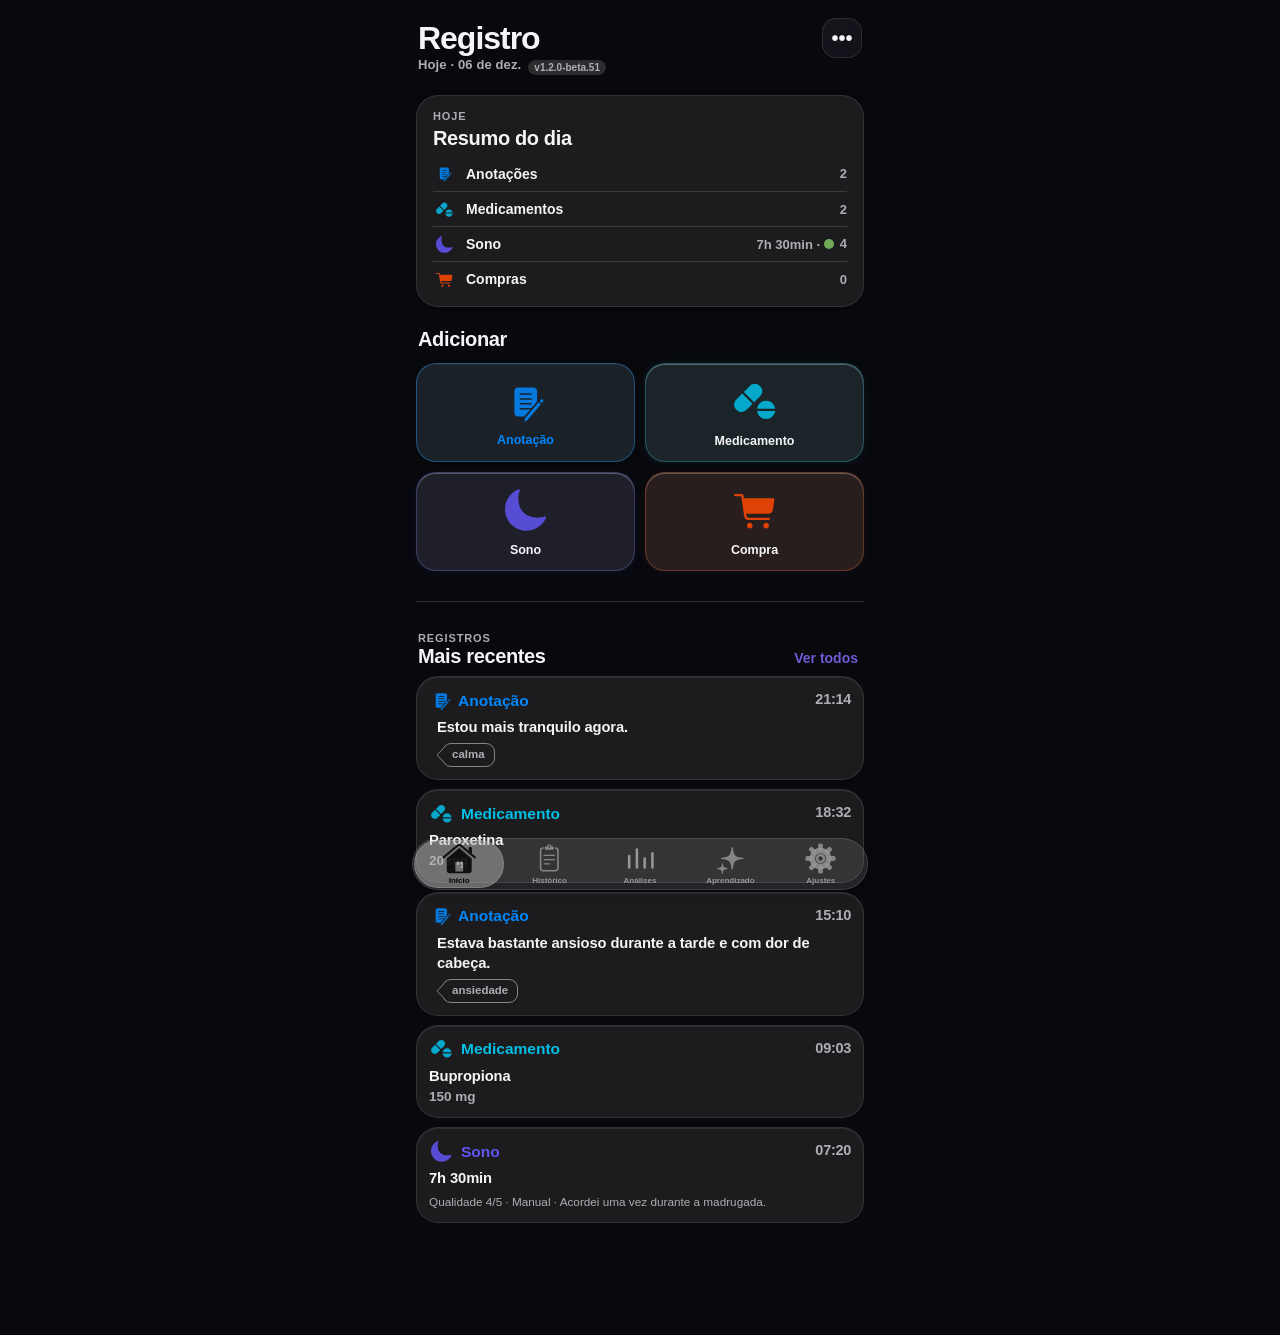
==== commit a51538ef: "refactor(beta): unificar design dos cartões de registros" ====
--- a/beta/atualizar.html
+++ b/beta/atualizar.html
@@ -26,6 +26,7 @@
 }catch(_){document.documentElement.dataset.theme='dark';}})();
 </script>
   <link rel="stylesheet" href="./styles.css?v=1.2.0-beta.51">
+  <link rel="stylesheet" href="./record-card-tokens.css?v=1">
 
 <style id="rmFirstFramePalette">
 :root {
--- a/beta/record-card-tokens.css
+++ b/beta/record-card-tokens.css
@@ -0,0 +1,170 @@
+/*
+ * REGISTRO MENTAL — RECORD CARD DESIGN SYSTEM V1
+ *
+ * Único componente visual para:
+ *   #historyList  — Histórico completo
+ *   #homeTimeline — Registros recentes
+ *
+ * Alterar os tokens abaixo modifica os dois locais.
+ * Não afeta cartões de outras seções.
+ */
+
+:root {
+  /* Dimensões */
+  --rm-record-width: 100%;
+  --rm-record-min-height: 0px;
+  --rm-record-radius: 22px;
+
+  /* Espaçamento */
+  --rm-record-pad-top: 11px;
+  --rm-record-pad-side: 12px;
+  --rm-record-pad-bottom: 12px;
+  --rm-record-header-gap: 6px;
+  --rm-record-heading-gap: 8px;
+  --rm-record-note-heading-gap: 5px;
+  --rm-record-content-inset: 0px;
+  --rm-record-note-content-inset: 8px;
+  --rm-record-meta-gap: 5px;
+
+  /* Ícones */
+  --rm-record-icon-size: 24px;
+  --rm-record-icon-svg-size: 21px;
+
+  /* Tipografia */
+  --rm-record-type-font: 15.5px;
+  --rm-record-type-weight: 800;
+  --rm-record-time-font: 14.5px;
+  --rm-record-time-weight: 760;
+  --rm-record-title-font: 14.75px;
+  --rm-record-title-weight: 560;
+  --rm-record-meta-font: 11.75px;
+
+  /* Aparência */
+  --rm-record-border-color: var(--rm-line, var(--separator));
+  --rm-record-shadow: var(--rm-inner, none);
+
+  /* Cores oficiais por categoria */
+  --rm-record-note-color: var(--record-note, #0188FE);
+  --rm-record-med-color: var(--record-med, #00C0E7);
+  --rm-record-sleep-color: var(--record-sleep, #6155F4);
+  --rm-record-buy-color: var(--record-buy, #FF4900);
+}
+
+/* Uma família, um seletor, dois locais. */
+html body :is(#historyList,#homeTimeline)
+> article.timeline-item.rm-v28-timeline {
+  display: block !important;
+  position: relative !important;
+  box-sizing: border-box !important;
+  width: var(--rm-record-width) !important;
+  max-width: 100% !important;
+  min-height: var(--rm-record-min-height) !important;
+  height: auto !important;
+  padding:
+    var(--rm-record-pad-top)
+    var(--rm-record-pad-side)
+    var(--rm-record-pad-bottom) !important;
+  border-radius: var(--rm-record-radius) !important;
+  border: 1px solid var(--rm-record-border-color) !important;
+  box-shadow: var(--rm-record-shadow) !important;
+  -webkit-box-shadow: var(--rm-record-shadow) !important;
+}
+
+/* Mesma organização do cabeçalho. */
+html body :is(#historyList,#homeTimeline)
+> .rm-v28-timeline .rm-card-header {
+  display: flex !important;
+  align-items: center !important;
+  justify-content: space-between !important;
+  gap: 10px !important;
+  margin-bottom: var(--rm-record-header-gap) !important;
+}
+
+html body :is(#historyList,#homeTimeline)
+> .rm-v28-timeline .rm-card-header-main {
+  display: flex !important;
+  align-items: center !important;
+  gap: var(--rm-record-heading-gap) !important;
+  min-width: 0 !important;
+}
+
+/* Ícones com dimensões compartilhadas. */
+html body :is(#historyList,#homeTimeline)
+> .rm-v28-timeline .timeline-type-icon {
+  width: var(--rm-record-icon-size) !important;
+  height: var(--rm-record-icon-size) !important;
+  flex: 0 0 var(--rm-record-icon-size) !important;
+  display: grid !important;
+  place-items: center !important;
+}
+
+html body :is(#historyList,#homeTimeline)
+> .rm-v28-timeline .timeline-type-icon svg {
+  width: var(--rm-record-icon-svg-size) !important;
+  height: var(--rm-record-icon-svg-size) !important;
+}
+
+/* Texto e hierarquia. */
+html body :is(#historyList,#homeTimeline)
+> .rm-v28-timeline .timeline-kind {
+  font-size: var(--rm-record-type-font) !important;
+  font-weight: var(--rm-record-type-weight) !important;
+}
+
+html body :is(#historyList,#homeTimeline)
+> .rm-v28-timeline .timeline-time {
+  font-size: var(--rm-record-time-font) !important;
+  font-weight: var(--rm-record-time-weight) !important;
+}
+
+html body :is(#historyList,#homeTimeline)
+> .rm-v28-timeline .timeline-title {
+  font-size: var(--rm-record-title-font) !important;
+  font-weight: var(--rm-record-title-weight) !important;
+}
+
+html body :is(#historyList,#homeTimeline)
+> .rm-v28-timeline .timeline-meta {
+  font-size: var(--rm-record-meta-font) !important;
+  margin-top: var(--rm-record-meta-gap) !important;
+}
+
+html body :is(#historyList,#homeTimeline)
+> .rm-v28-timeline .timeline-main {
+  min-width: 0 !important;
+  padding-left: var(--rm-record-content-inset) !important;
+}
+
+/* Variações próprias de anotações valem nos dois locais. */
+html body :is(#historyList,#homeTimeline)
+> .rm-v28-timeline.rm-type-note .rm-card-header-main {
+  gap: var(--rm-record-note-heading-gap) !important;
+}
+
+html body :is(#historyList,#homeTimeline)
+> .rm-v28-timeline.rm-type-note .timeline-main {
+  padding-left: var(--rm-record-note-content-inset) !important;
+}
+
+/* Cores oficiais iguais em Histórico e Recentes. */
+html body :is(#historyList,#homeTimeline)
+> .rm-v28-timeline.rm-type-note {
+  --rm-record-tone: var(--rm-record-note-color);
+}
+
+html body :is(#historyList,#homeTimeline)
+> .rm-v28-timeline.rm-type-medication {
+  --rm-record-tone: var(--rm-record-med-color);
+}
+
+html body :is(#historyList,#homeTimeline)
+> .rm-v28-timeline.rm-type-sleep {
+  --rm-record-tone: var(--rm-record-sleep-color);
+}
+
+html body :is(#historyList,#homeTimeline)
+> .rm-v28-timeline.rm-type-purchase {
+  --rm-record-tone: var(--rm-record-buy-color);
+}
+
+/* Filhos mantêm seus próprios glows e efeitos internos. */
